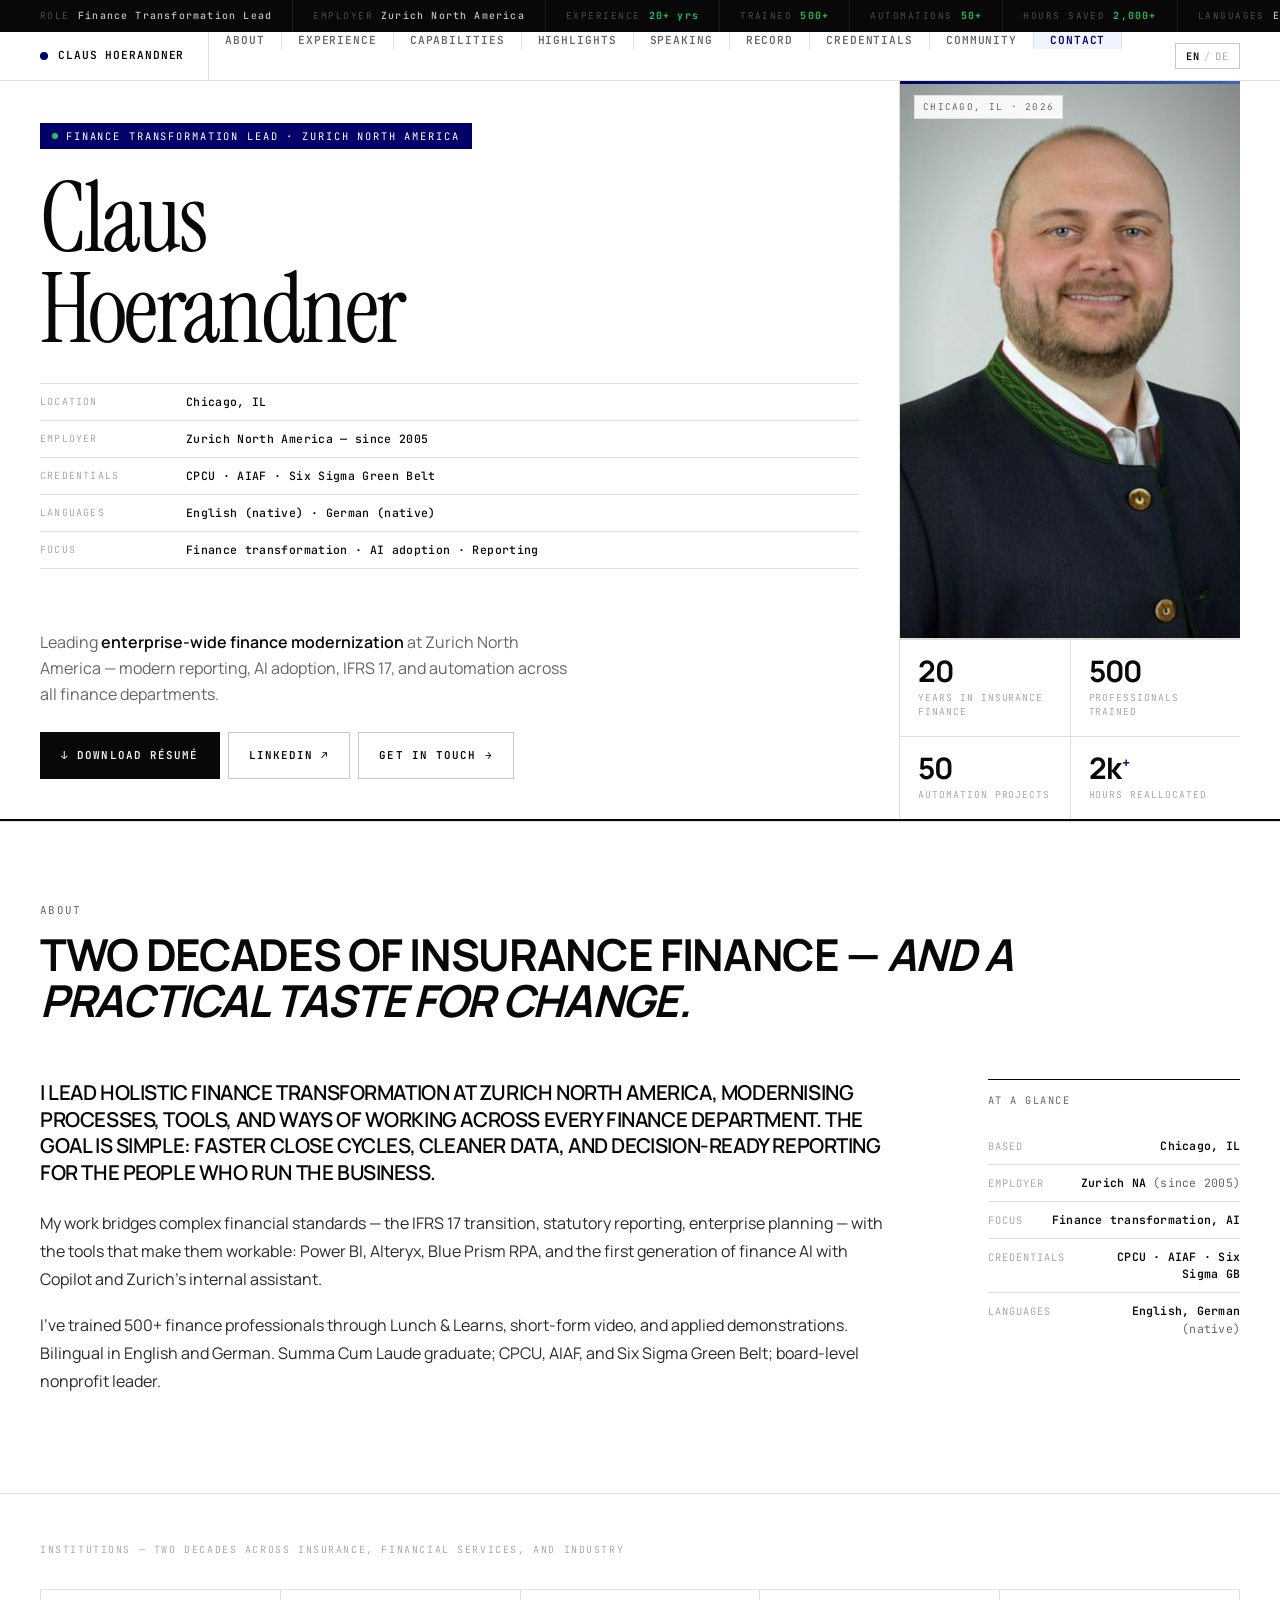
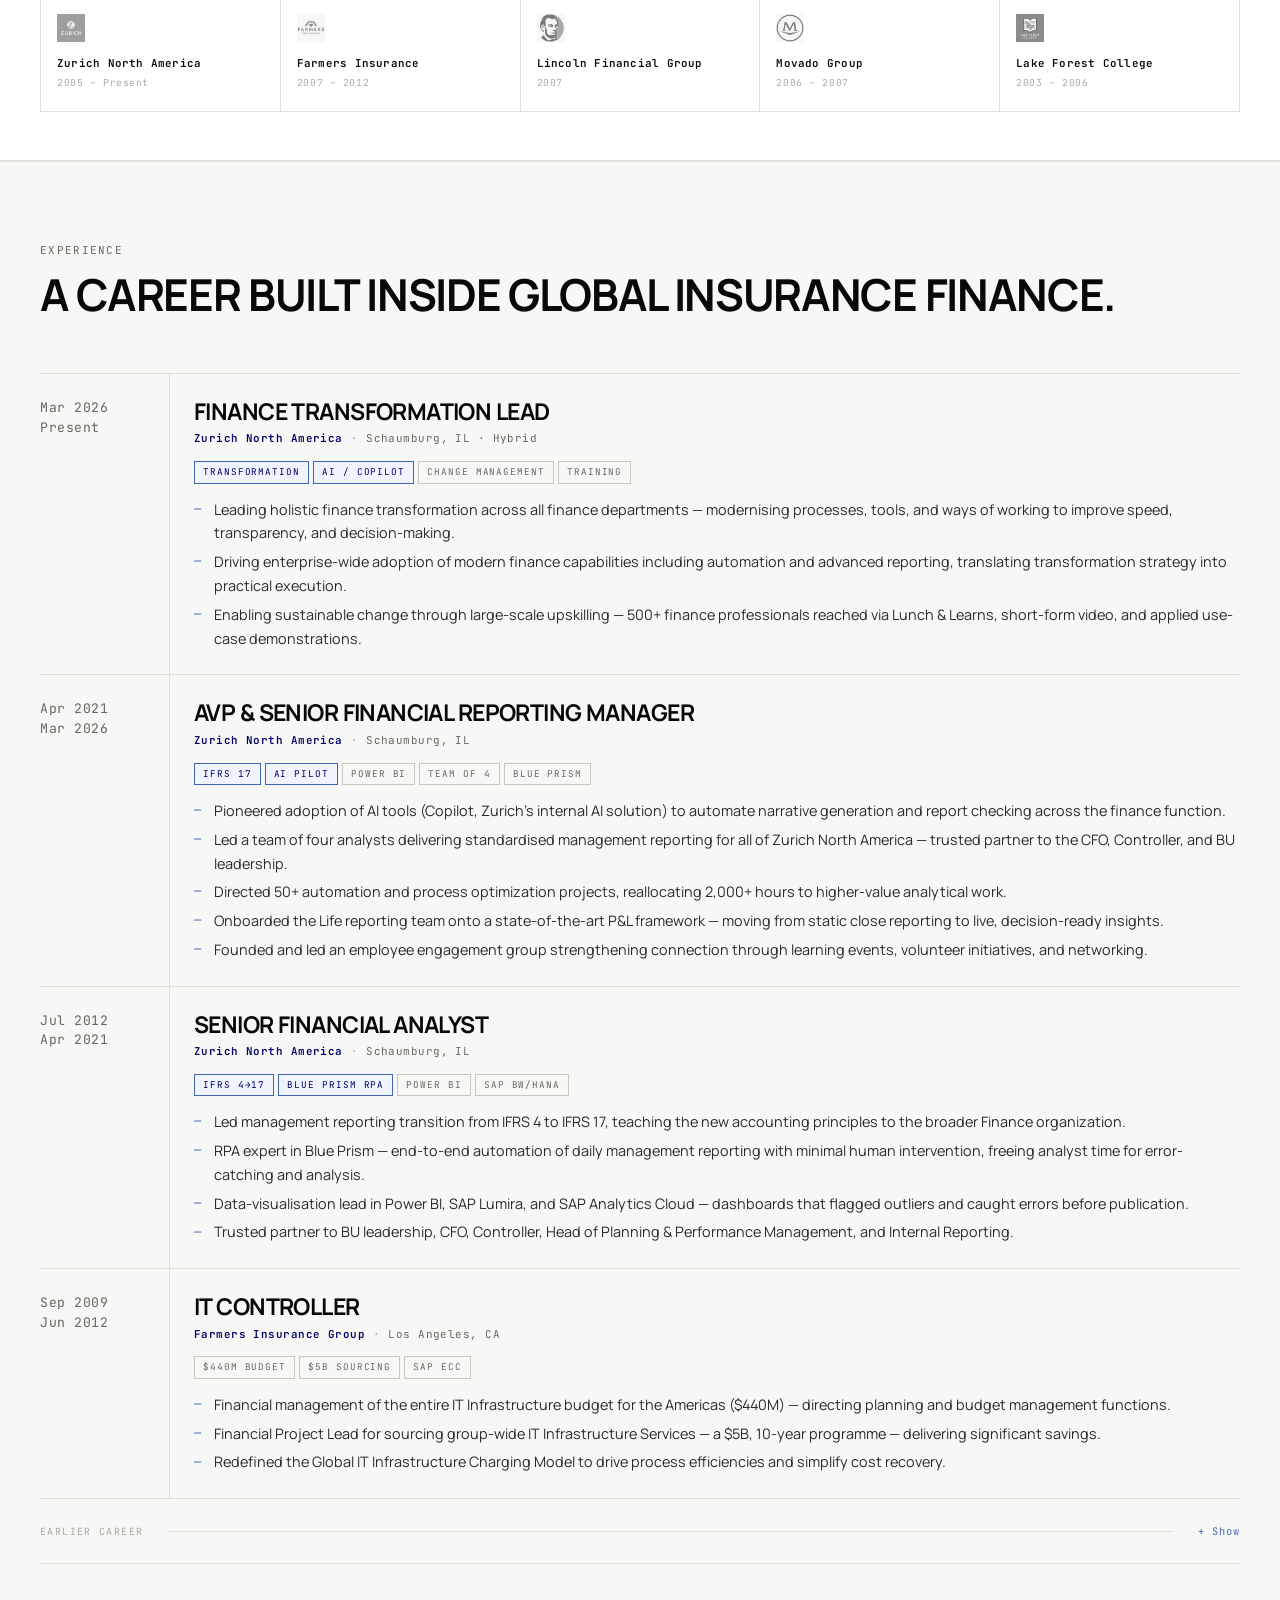
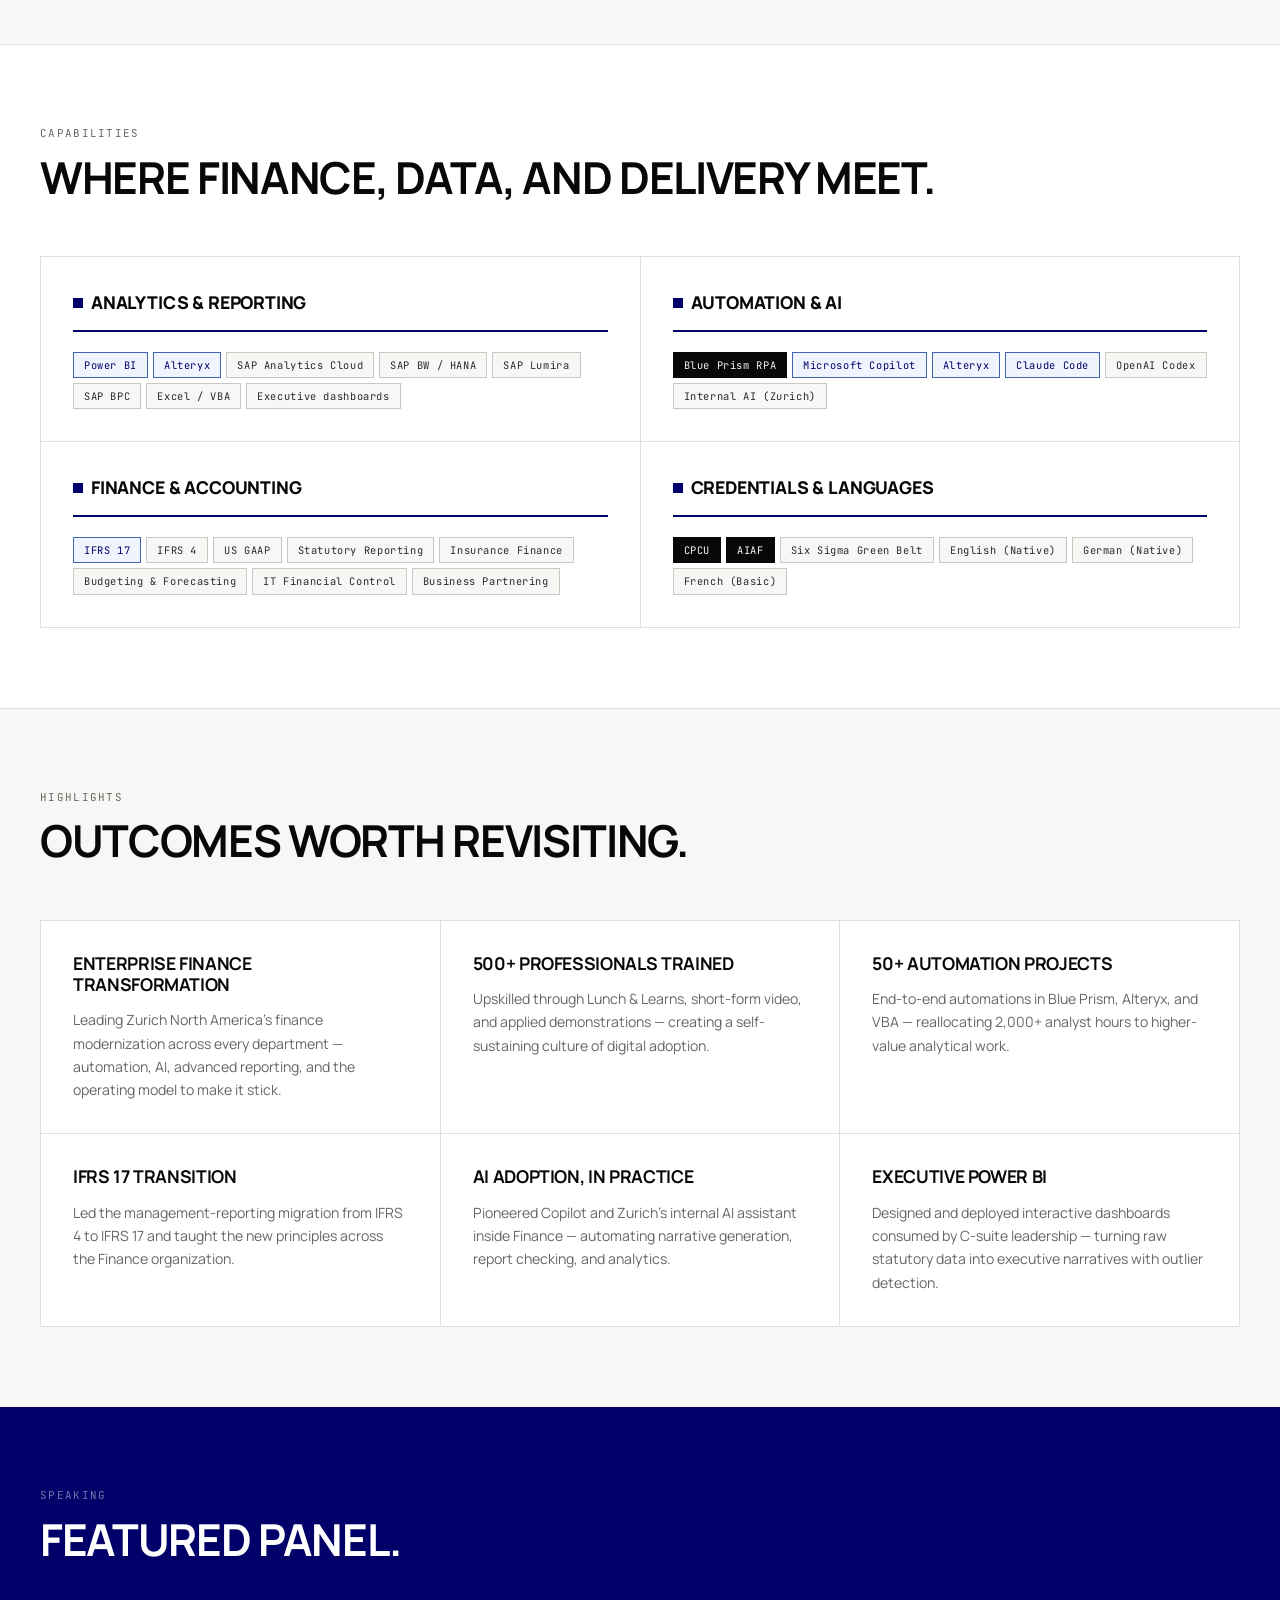
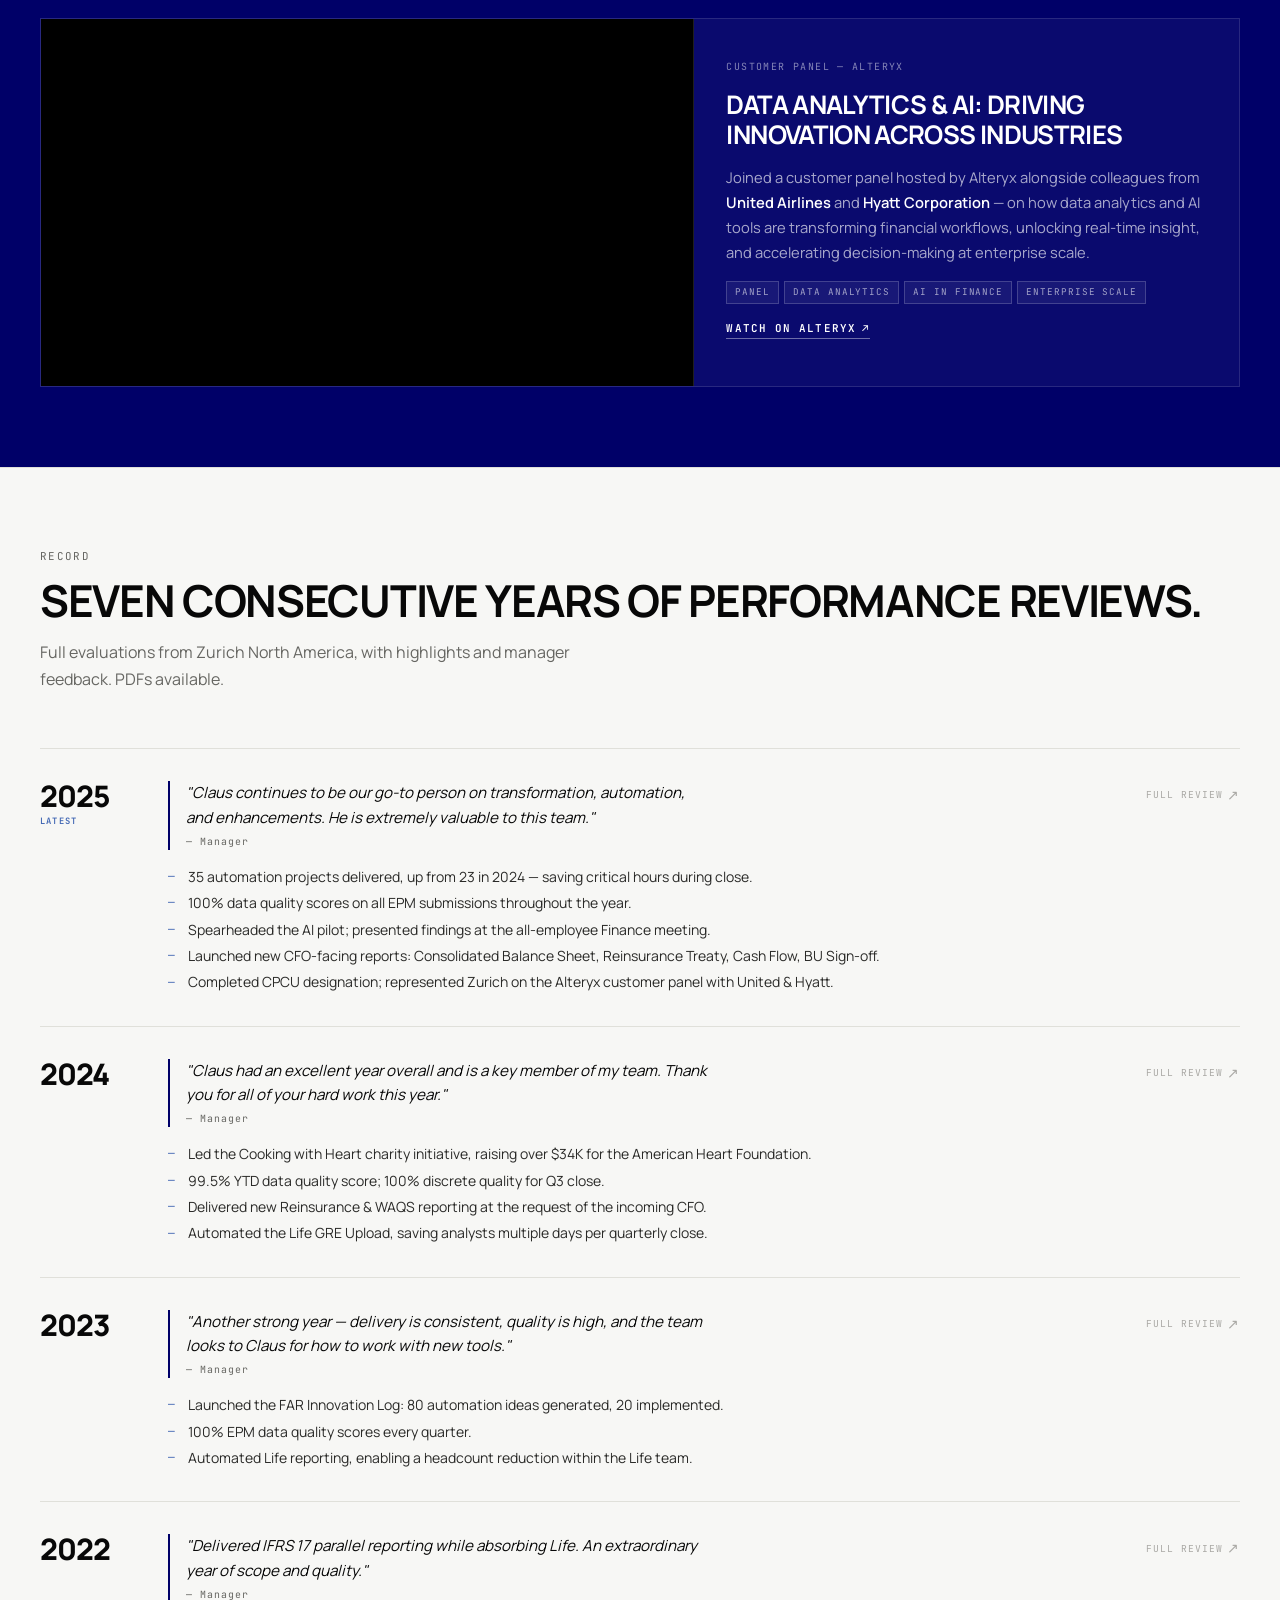
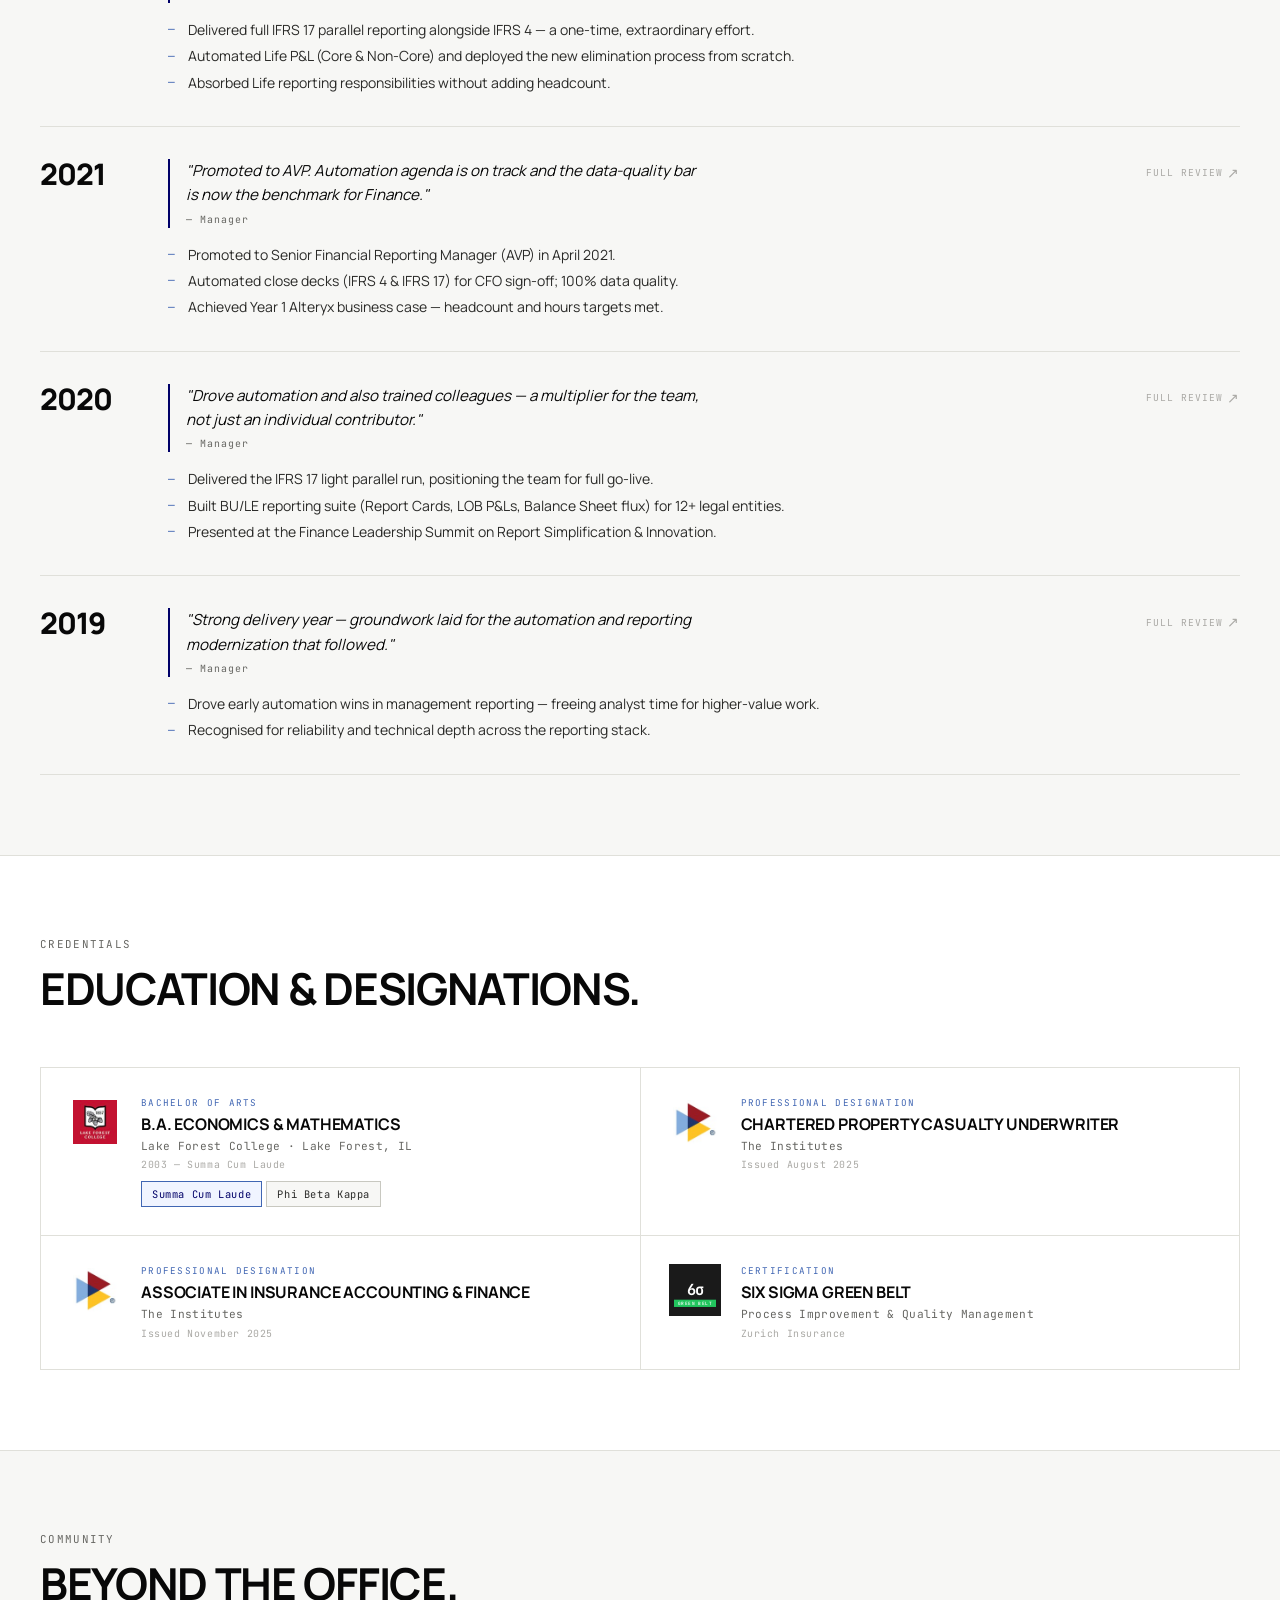
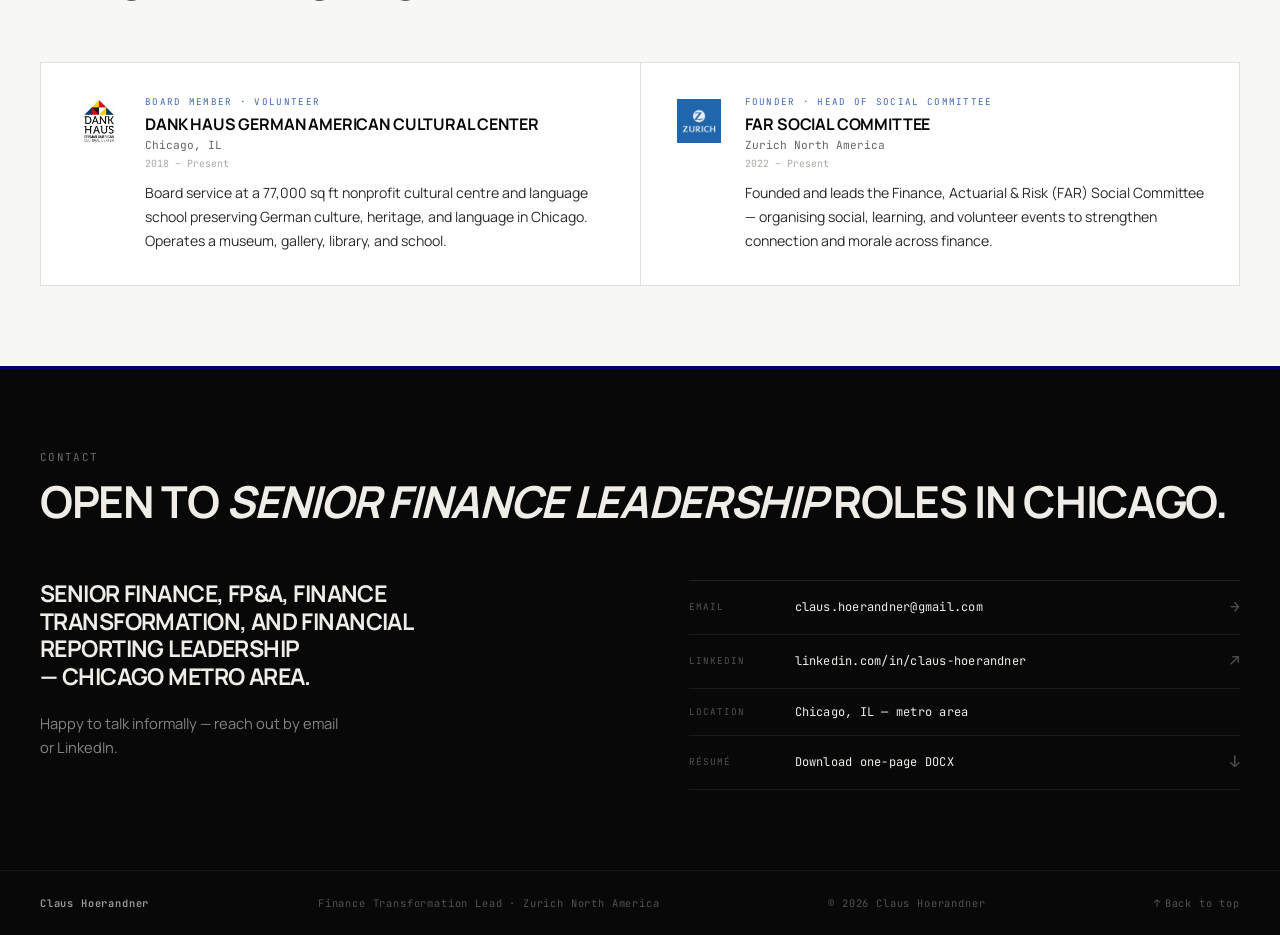
==== design_handoff_portfolio_site/index.html @ 1d77f724 "Skills: add Claude Code & OpenAI Codex to Automation & AI; remove Digital Transformation and Process" ====
<!DOCTYPE html>
<html lang="en">
<head>
<meta charset="UTF-8" />
<meta name="viewport" content="width=device-width, initial-scale=1.0" />
<title>Claus Hoerandner — Finance Transformation Lead</title>
<meta name="description" content="Claus Hoerandner — Finance Transformation Lead at Zurich North America. 20+ years in insurance finance: IFRS 17, automation, AI adoption, Power BI." />
<meta property="og:type" content="profile" />
<meta property="og:title" content="Claus Hoerandner — Finance Transformation Lead" />
<meta property="og:description" content="20+ years in insurance finance. Leading finance transformation at Zurich North America." />
<meta property="og:image" content="https://claus-hoerandner.netlify.app/Headshot2.jpg" />
<meta property="og:url" content="https://claus-hoerandner.netlify.app" />
<link rel="icon" type="image/svg+xml" href="data:image/svg+xml,<svg xmlns='http://www.w3.org/2000/svg' viewBox='0 0 32 32'><rect width='32' height='32' fill='%23000068'/><text x='50%25' y='54%25' dominant-baseline='central' text-anchor='middle' font-family='system-ui' font-weight='700' font-size='14' fill='%23ffffff'>CH</text></svg>" />
<link rel="preconnect" href="https://fonts.googleapis.com">
<link rel="preconnect" href="https://fonts.gstatic.com" crossorigin>
<link href="https://fonts.googleapis.com/css2?family=Instrument+Serif:ital@0;1&family=Manrope:wght@300;400;500;600;700;800&family=JetBrains+Mono:wght@400;500;600;700&display=swap" rel="stylesheet">
<link rel="stylesheet" href="styles.css" />
</head>
<body>

<!-- ============================================================
     TICKER BAR
============================================================ -->
<div class="ticker" aria-label="Profile summary" role="marquee">
  <div class="ticker__item">
    <span class="ticker__label">Role</span>
    <span class="ticker__value">Finance Transformation Lead</span>
  </div>
  <div class="ticker__item">
    <span class="ticker__label">Employer</span>
    <span class="ticker__value">Zurich North America</span>
  </div>
  <div class="ticker__item">
    <span class="ticker__label">Experience</span>
    <span class="ticker__value ticker__up">20+ yrs</span>
  </div>
  <div class="ticker__item">
    <span class="ticker__label">Trained</span>
    <span class="ticker__value ticker__up">500+</span>
  </div>
  <div class="ticker__item">
    <span class="ticker__label">Automations</span>
    <span class="ticker__value ticker__up">50+</span>
  </div>
  <div class="ticker__item">
    <span class="ticker__label">Hours saved</span>
    <span class="ticker__value ticker__up">2,000+</span>
  </div>
  <div class="ticker__item">
    <span class="ticker__label">Languages</span>
    <span class="ticker__value">EN · DE</span>
  </div>
  <div class="ticker__item">
    <span class="ticker__label">Status</span>
    <span class="ticker__value ticker__up">● Open to senior roles</span>
  </div>
</div>

<!-- ============================================================
     NAV
============================================================ -->
<nav class="nav" id="nav">
  <div class="shell nav__inner">
    <a href="#top" class="nav__brand">
      <span class="nav__brand-dot" aria-hidden="true"></span>
      Claus Hoerandner
    </a>
    <ul class="nav__links">
      <li><a href="#about"        data-i18n="nav-about">About</a></li>
      <li><a href="#experience"   data-i18n="nav-experience">Experience</a></li>
      <li><a href="#skills"       data-i18n="nav-skills">Capabilities</a></li>
      <li><a href="#achievements" data-i18n="nav-achievements">Highlights</a></li>
      <li><a href="#talk"         data-i18n="nav-talk">Speaking</a></li>
      <li><a href="#reviews"      data-i18n="nav-reviews">Record</a></li>
      <li><a href="#education"    data-i18n="nav-education">Credentials</a></li>
      <li><a href="#community"    data-i18n="nav-community">Community</a></li>
      <li><a href="#contact"      data-i18n="nav-contact">Contact</a></li>
    </ul>
    <div class="nav__right">
      <button id="langToggle" class="lang-toggle" aria-label="Toggle language">
        <span class="lang-toggle__opt lang-toggle__opt--active" data-l="en">EN</span>
        <span class="lang-toggle__sep">/</span>
        <span class="lang-toggle__opt" data-l="de">DE</span>
      </button>
      <button class="nav__menu-btn" aria-label="Menu" aria-expanded="false">
        <span></span><span></span><span></span>
      </button>
    </div>
  </div>
</nav>

<main id="top">

<!-- ============================================================
     HERO
============================================================ -->
<header class="hero" id="hero">
  <div class="shell">
    <div class="hero__grid">

      <!-- Main content -->
      <div class="hero__main">
        <div>
          <div class="hero__role-badge" data-i18n="hero-eyebrow">Finance Transformation Lead · Zurich North America</div>
          <h1 class="hero__name">Claus<br />Hoerandner</h1>
          <div class="hero__data-rows">
            <div class="hero__data-row">
              <span class="hero__data-k" data-i18n="hero-meta-location">Location</span>
              <span class="hero__data-v">Chicago, IL</span>
            </div>
            <div class="hero__data-row">
              <span class="hero__data-k">Employer</span>
              <span class="hero__data-v">Zurich North America — since 2005</span>
            </div>
            <div class="hero__data-row">
              <span class="hero__data-k">Credentials</span>
              <span class="hero__data-v">CPCU · AIAF · Six Sigma Green Belt</span>
            </div>
            <div class="hero__data-row">
              <span class="hero__data-k" data-i18n="hero-meta-languages">Languages</span>
              <span class="hero__data-v">English (native) · German (native)</span>
            </div>
            <div class="hero__data-row">
              <span class="hero__data-k">Focus</span>
              <span class="hero__data-v">Finance transformation · AI adoption · Reporting</span>
            </div>
          </div>
        </div>
        <div>
          <p class="hero__lede" data-i18n-html="hero-lede">
            Leading <strong>enterprise-wide finance modernization</strong> at Zurich North America — modern reporting, AI adoption, IFRS 17, and automation across all finance departments.
          </p>
          <div class="hero__actions">
            <a class="btn btn--primary" href="CLAUS HOERANDNER 1 page.docx" download>
              <span data-i18n="hero-btn-resume">↓ Download résumé</span>
            </a>
            <a class="btn btn--ghost" href="https://linkedin.com/in/claus-hoerandner" target="_blank" rel="noopener">
              <span data-i18n="hero-btn-linkedin">LinkedIn ↗</span>
            </a>
            <a class="btn btn--ghost" href="#contact">
              <span data-i18n="hero-btn-contact">Get in touch →</span>
            </a>
          </div>
        </div>
      </div>

      <div class="hero__divider" aria-hidden="true"></div>

      <!-- Portrait + KPIs -->
      <div class="hero__sidebar">
        <figure class="hero__portrait">
          <img src="Headshot2.jpg" alt="Claus Hoerandner — Finance Transformation Lead, Zurich North America" fetchpriority="high" />
          <div class="hero__portrait-tag">Chicago, IL · 2026</div>
        </figure>
        <div class="hero__kpis">
          <div class="hero__kpi">
            <div class="hero__kpi-num" data-target="20" data-suffix="">0<sup>+</sup></div>
            <div class="hero__kpi-label" data-i18n="hero-fact-1-label">Years in insurance finance</div>
          </div>
          <div class="hero__kpi">
            <div class="hero__kpi-num" data-target="500" data-suffix="">0<sup>+</sup></div>
            <div class="hero__kpi-label" data-i18n="hero-fact-2-label">Professionals trained</div>
          </div>
          <div class="hero__kpi">
            <div class="hero__kpi-num" data-target="50" data-suffix="">0<sup>+</sup></div>
            <div class="hero__kpi-label" data-i18n="hero-fact-3-label">Automation projects</div>
          </div>
          <div class="hero__kpi">
            <div class="hero__kpi-num">2k<sup>+</sup></div>
            <div class="hero__kpi-label" data-i18n="hero-fact-4-label">Hours reallocated</div>
          </div>
        </div>
      </div>

    </div>
  </div>
</header>

<!-- ============================================================
     ABOUT
============================================================ -->
<section class="section section--surface" id="about">
  <div class="shell">
    <div class="section-head reveal">
      <div>
        <span class="section-head__label" data-i18n="about-label">About</span>
        <h2 class="section-head__title" data-i18n-html="about-title">Two decades of insurance finance — <em>and a practical taste for change.</em></h2>
      </div>
    </div>
    <div class="about__grid">
      <div class="about__content reveal">
        <div class="about__text">
          <p data-i18n="about-p1">I lead holistic finance transformation at Zurich North America, modernising processes, tools, and ways of working across every finance department. The goal is simple: faster close cycles, cleaner data, and decision-ready reporting for the people who run the business.</p>
          <p data-i18n="about-p2">My work bridges complex financial standards — the IFRS 17 transition, statutory reporting, enterprise planning — with the tools that make them workable: Power BI, Alteryx, Blue Prism RPA, and the first generation of finance AI with Copilot and Zurich's internal assistant.</p>
          <p data-i18n="about-p3">I've trained 500+ finance professionals through Lunch & Learns, short-form video, and applied demonstrations. Bilingual in English and German. Summa Cum Laude graduate; CPCU, AIAF, and Six Sigma Green Belt; board-level nonprofit leader.</p>
        </div>
      </div>
      <div class="about__divider" aria-hidden="true"></div>
      <aside class="about__sidebar reveal" style="--delay:100ms">
        <div class="about__sidebar-head" data-i18n="about-facts-title">At a glance</div>
        <dl class="about__facts">
          <div class="about__fact">
            <dt class="about__fact__k" data-i18n="about-fact-base">Based</dt>
            <dd class="about__fact__v" data-i18n-html="about-fact-base-v">Chicago, IL</dd>
          </div>
          <div class="about__fact">
            <dt class="about__fact__k" data-i18n="about-fact-employer">Employer</dt>
            <dd class="about__fact__v" data-i18n-html="about-fact-employer-v">Zurich NA <em>(since 2005)</em></dd>
          </div>
          <div class="about__fact">
            <dt class="about__fact__k" data-i18n="about-fact-focus">Focus</dt>
            <dd class="about__fact__v" data-i18n-html="about-fact-focus-v">Finance transformation, AI</dd>
          </div>
          <div class="about__fact">
            <dt class="about__fact__k" data-i18n="about-fact-creds">Credentials</dt>
            <dd class="about__fact__v" data-i18n-html="about-fact-creds-v">CPCU · AIAF · Six Sigma GB</dd>
          </div>
          <div class="about__fact">
            <dt class="about__fact__k" data-i18n="about-fact-langs">Languages</dt>
            <dd class="about__fact__v" data-i18n-html="about-fact-langs-v">English, German <em>(native)</em></dd>
          </div>
        </dl>
      </aside>
    </div>
  </div>
</section>

<!-- ============================================================
     COMPANIES STRIP
============================================================ -->
<section class="companies">
  <div class="shell">
    <div class="companies__header reveal" data-i18n="companies-header">Institutions — two decades across insurance, financial services, and industry</div>
    <div class="companies__grid reveal" style="--delay:80ms">
      <div class="company-tile">
        <div class="company-tile__logo-box">
          <img src="logos/Work_Experience_image1.jpeg" alt="Zurich North America" class="company-tile__logo" />
        </div>
        <div class="company-tile__name">Zurich North America</div>
        <div class="company-tile__years" data-i18n="company-zurich-years">2005 – Present</div>
      </div>
      <div class="company-tile">
        <div class="company-tile__logo-box">
          <img src="logos/Work_Experience_image2.jpeg" alt="Farmers Insurance" class="company-tile__logo" />
        </div>
        <div class="company-tile__name">Farmers Insurance</div>
        <div class="company-tile__years">2007 – 2012</div>
      </div>
      <div class="company-tile">
        <div class="company-tile__logo-box">
          <img src="logos/Work_Experience_image3.jpeg" alt="Lincoln Financial Group" class="company-tile__logo" />
        </div>
        <div class="company-tile__name">Lincoln Financial Group</div>
        <div class="company-tile__years">2007</div>
      </div>
      <div class="company-tile">
        <div class="company-tile__logo-box">
          <img src="logos/Work_Experience_image4.jpeg" alt="Movado Group" class="company-tile__logo" />
        </div>
        <div class="company-tile__name">Movado Group</div>
        <div class="company-tile__years">2006 – 2007</div>
      </div>
      <div class="company-tile">
        <div class="company-tile__logo-box">
          <img src="logos/Work_Experience_image5.jpeg" alt="Lake Forest College" class="company-tile__logo" />
        </div>
        <div class="company-tile__name">Lake Forest College</div>
        <div class="company-tile__years">2003 – 2006</div>
      </div>
    </div>
  </div>
</section>

<!-- ============================================================
     EXPERIENCE
============================================================ -->
<section class="section section--alt" id="experience">
  <div class="shell">
    <div class="section-head reveal">
      <div>
        <span class="section-head__label" data-i18n="exp-label">Experience</span>
        <h2 class="section-head__title" data-i18n="exp-title">A career built inside global insurance finance.</h2>
      </div>
    </div>
    <div class="exp__list">

      <article class="exp__item reveal">
        <div class="exp__date">Mar 2026<br />Present</div>
        <div class="exp__body">
          <h3 class="exp__role" data-i18n="role-ftl">Finance Transformation Lead</h3>
          <div class="exp__company"><strong>Zurich North America</strong><span class="sep">·</span>Schaumburg, IL · Hybrid</div>
          <div class="exp__tags">
            <span class="tag tag--accent">Transformation</span>
            <span class="tag tag--accent">AI / Copilot</span>
            <span class="tag">Change management</span>
            <span class="tag">Training</span>
          </div>
          <ul class="exp__bullets">
            <li><span data-i18n="ftl-b1">Leading holistic finance transformation across all finance departments — modernising processes, tools, and ways of working to improve speed, transparency, and decision-making.</span></li>
            <li><span data-i18n="ftl-b2">Driving enterprise-wide adoption of modern finance capabilities including automation and advanced reporting, translating transformation strategy into practical execution.</span></li>
            <li><span data-i18n="ftl-b3">Enabling sustainable change through large-scale upskilling — 500+ finance professionals reached via Lunch & Learns, short-form video, and applied use-case demonstrations.</span></li>
          </ul>
        </div>
      </article>

      <article class="exp__item reveal">
        <div class="exp__date">Apr 2021<br />Mar 2026</div>
        <div class="exp__body">
          <h3 class="exp__role" data-i18n="role-avp">AVP & Senior Financial Reporting Manager</h3>
          <div class="exp__company"><strong>Zurich North America</strong><span class="sep">·</span>Schaumburg, IL</div>
          <div class="exp__tags">
            <span class="tag tag--accent">IFRS 17</span>
            <span class="tag tag--accent">AI pilot</span>
            <span class="tag">Power BI</span>
            <span class="tag">Team of 4</span>
            <span class="tag">Blue Prism</span>
          </div>
          <ul class="exp__bullets">
            <li><span data-i18n="avp-b1">Pioneered adoption of AI tools (Copilot, Zurich's internal AI solution) to automate narrative generation and report checking across the finance function.</span></li>
            <li><span data-i18n="avp-b2">Led a team of four analysts delivering standardised management reporting for all of Zurich North America — trusted partner to the CFO, Controller, and BU leadership.</span></li>
            <li><span data-i18n="avp-b3">Directed 50+ automation and process optimization projects, reallocating 2,000+ hours to higher-value analytical work.</span></li>
            <li><span data-i18n="avp-b4">Onboarded the Life reporting team onto a state-of-the-art P&L framework — moving from static close reporting to live, decision-ready insights.</span></li>
            <li><span data-i18n="avp-b5">Founded and led an employee engagement group strengthening connection through learning events, volunteer initiatives, and networking.</span></li>
          </ul>
        </div>
      </article>

      <article class="exp__item reveal">
        <div class="exp__date">Jul 2012<br />Apr 2021</div>
        <div class="exp__body">
          <h3 class="exp__role" data-i18n="role-sfa">Senior Financial Analyst</h3>
          <div class="exp__company"><strong>Zurich North America</strong><span class="sep">·</span>Schaumburg, IL</div>
          <div class="exp__tags">
            <span class="tag tag--accent">IFRS 4→17</span>
            <span class="tag tag--accent">Blue Prism RPA</span>
            <span class="tag">Power BI</span>
            <span class="tag">SAP BW/HANA</span>
          </div>
          <ul class="exp__bullets">
            <li><span data-i18n="sfa-b1">Led management reporting transition from IFRS 4 to IFRS 17, teaching the new accounting principles to the broader Finance organization.</span></li>
            <li><span data-i18n="sfa-b2">RPA expert in Blue Prism — end-to-end automation of daily management reporting with minimal human intervention, freeing analyst time for error-catching and analysis.</span></li>
            <li><span data-i18n="sfa-b3">Data-visualisation lead in Power BI, SAP Lumira, and SAP Analytics Cloud — dashboards that flagged outliers and caught errors before publication.</span></li>
            <li><span data-i18n="sfa-b4">Trusted partner to BU leadership, CFO, Controller, Head of Planning & Performance Management, and Internal Reporting.</span></li>
          </ul>
        </div>
      </article>

      <article class="exp__item reveal">
        <div class="exp__date">Sep 2009<br />Jun 2012</div>
        <div class="exp__body">
          <h3 class="exp__role" data-i18n="role-itc">IT Controller</h3>
          <div class="exp__company"><strong>Farmers Insurance Group</strong><span class="sep">·</span>Los Angeles, CA</div>
          <div class="exp__tags">
            <span class="tag">$440M budget</span>
            <span class="tag">$5B sourcing</span>
            <span class="tag">SAP ECC</span>
          </div>
          <ul class="exp__bullets">
            <li><span data-i18n="itc-b1">Financial management of the entire IT Infrastructure budget for the Americas ($440M) — directing planning and budget management functions.</span></li>
            <li><span data-i18n="itc-b2">Financial Project Lead for sourcing group-wide IT Infrastructure Services — a $5B, 10-year programme — delivering significant savings.</span></li>
            <li><span data-i18n="itc-b3">Redefined the Global IT Infrastructure Charging Model to drive process efficiencies and simplify cost recovery.</span></li>
          </ul>
        </div>
      </article>

      <div class="exp__era" id="earlier-toggle" role="button" tabindex="0" aria-expanded="false" aria-controls="earlier-career" style="cursor:pointer;user-select:none;">
        <span class="exp__era__label" data-i18n="era-earlier">Earlier career</span>
        <span class="exp__era__line"></span>
        <span class="exp__era__toggle" style="font-family:var(--font-mono);font-size:0.65rem;letter-spacing:0.1em;color:var(--blue-mid);white-space:nowrap;">+ Show</span>
      </div>

      <div id="earlier-career" style="overflow:hidden;max-height:0;transition:max-height 0.45s cubic-bezier(0.22,1,0.36,1);">

      <article class="exp__item exp__item--earlier reveal">
        <div class="exp__date">May 2007<br />Sep 2009</div>
        <div class="exp__body">
          <h3 class="exp__role" data-i18n="role-itfa">IT Financial Analyst</h3>
          <div class="exp__company"><strong>Farmers Insurance Group</strong><span class="sep">·</span>Los Angeles, CA</div>
          <ul class="exp__bullets">
            <li><span data-i18n="itfa-b1">Analysis for senior management on forecasting, profitability, and business planning (annual bottom-up and three-year top-down plans).</span></li>
            <li><span data-i18n="itfa-b2">Built a standard project report translating complex accounting standards into actionable reporting packages.</span></li>
          </ul>
        </div>
      </article>

      <article class="exp__item exp__item--earlier reveal">
        <div class="exp__date">Feb 2007<br />May 2007</div>
        <div class="exp__body">
          <h3 class="exp__role" data-i18n="role-ba">Benefit Analyst</h3>
          <div class="exp__company"><strong>Lincoln Financial Group</strong><span class="sep">·</span>Arlington Heights, IL</div>
          <ul class="exp__bullets">
            <li><span data-i18n="ba-b1">Developed and consulted on benefit budgets including employee and employer contributions.</span></li>
          </ul>
        </div>
      </article>

      <article class="exp__item exp__item--earlier reveal">
        <div class="exp__date">Jun 2005<br />Aug 2006</div>
        <div class="exp__body">
          <h3 class="exp__role" data-i18n="role-fap">Financial Analyst / Planner</h3>
          <div class="exp__company"><strong>Zurich North America</strong><span class="sep">·</span>Schaumburg, IL</div>
          <ul class="exp__bullets">
            <li><span data-i18n="fap-b1">Defined and oversaw the planning process for Zurich North America — built templates, verified inputs, and reconciled across BUs.</span></li>
            <li><span data-i18n="fap-b2">Introduced a new Market Basket structure and Line-of-Business results analysis to Business Units.</span></li>
          </ul>
        </div>
      </article>

      <article class="exp__item exp__item--earlier reveal">
        <div class="exp__date">Jun 2003<br />Aug 2004</div>
        <div class="exp__body">
          <h3 class="exp__role" data-i18n="role-ra">Research Assistant</h3>
          <div class="exp__company"><strong>Lake Forest College</strong><span class="sep">·</span>Lake Forest, IL</div>
          <ul class="exp__bullets">
            <li><span data-i18n="ra-b1">Economic research with Professor Rob Lemke; co-authored two peer-reviewed academic publications.</span></li>
          </ul>
        </div>
      </article>

      </div>

    </div>
  </div>
</section>

<!-- ============================================================
     SKILLS
============================================================ -->
<section class="section section--surface" id="skills">
  <div class="shell">
    <div class="section-head reveal">
      <div>
        <span class="section-head__label" data-i18n="skills-label">Capabilities</span>
        <h2 class="section-head__title" data-i18n="skills-title">Where finance, data, and delivery meet.</h2>
      </div>
    </div>
    <div class="skills__grid">
      <div class="skill-cat reveal">
        <h3 class="skill-cat__title" data-i18n="skill-cat-analytics">Analytics & Reporting</h3>
        <div class="skill-pills">
          <span class="pill pill--accent">Power BI</span>
          <span class="pill pill--accent">Alteryx</span>
          <span class="pill">SAP Analytics Cloud</span>
          <span class="pill">SAP BW / HANA</span>
          <span class="pill">SAP Lumira</span>
          <span class="pill">SAP BPC</span>
          <span class="pill">Excel / VBA</span>
          <span class="pill">Executive dashboards</span>
        </div>
      </div>
      <div class="skill-cat reveal" style="--delay:80ms">
        <h3 class="skill-cat__title" data-i18n="skill-cat-automation">Automation & AI</h3>
        <div class="skill-pills">
          <span class="pill pill--ink">Blue Prism RPA</span>
          <span class="pill pill--accent">Microsoft Copilot</span>
          <span class="pill pill--accent">Alteryx</span>
          <span class="pill pill--accent">Claude Code</span>
          <span class="pill">OpenAI Codex</span>
          <span class="pill">Internal AI (Zurich)</span>
        </div>
      </div>
      <div class="skill-cat reveal">

        <h3 class="skill-cat__title" data-i18n="skill-cat-finance">Finance & Accounting</h3>
        <div class="skill-pills">
          <span class="pill pill--accent">IFRS 17</span>
          <span class="pill">IFRS 4</span>
          <span class="pill">US GAAP</span>
          <span class="pill">Statutory Reporting</span>
          <span class="pill">Insurance Finance</span>
          <span class="pill" data-i18n="skill-budgeting">Budgeting & Forecasting</span>
          <span class="pill" data-i18n="skill-it-finance">IT Financial Control</span>
          <span class="pill" data-i18n="skill-business-part">Business Partnering</span>
        </div>
      </div>
      <div class="skill-cat reveal" style="--delay:80ms">
        <h3 class="skill-cat__title" data-i18n="skill-cat-certs">Credentials & Languages</h3>
        <div class="skill-pills">
          <span class="pill pill--ink">CPCU</span>
          <span class="pill pill--ink">AIAF</span>
          <span class="pill">Six Sigma Green Belt</span>
          <span class="pill" data-i18n="skill-en">English (Native)</span>
          <span class="pill" data-i18n="skill-de">German (Native)</span>
          <span class="pill" data-i18n="skill-fr">French (Basic)</span>
        </div>
      </div>
    </div>
  </div>
</section>

<!-- ============================================================
     ACHIEVEMENTS
============================================================ -->
<section class="section section--alt" id="achievements">
  <div class="shell">
    <div class="section-head reveal">
      <div>
        <span class="section-head__label" data-i18n="ach-label">Highlights</span>
        <h2 class="section-head__title" data-i18n="ach-title">Outcomes worth revisiting.</h2>
      </div>
    </div>
    <div class="ach__grid">
      <article class="ach-card reveal">
                <h3 class="ach-card__title" data-i18n="ach1-title">Enterprise Finance Transformation</h3>
        <p class="ach-card__desc" data-i18n="ach1-desc">Leading Zurich North America's finance modernization across every department — automation, AI, advanced reporting, and the operating model to make it stick.</p>
      </article>
      <article class="ach-card reveal" style="--delay:60ms">
                <h3 class="ach-card__title" data-i18n="ach2-title">500+ Professionals Trained</h3>
        <p class="ach-card__desc" data-i18n="ach2-desc">Upskilled through Lunch & Learns, short-form video, and applied demonstrations — creating a self-sustaining culture of digital adoption.</p>
      </article>
      <article class="ach-card reveal" style="--delay:120ms">
                <h3 class="ach-card__title" data-i18n="ach3-title">50+ Automation Projects</h3>
        <p class="ach-card__desc" data-i18n="ach3-desc">End-to-end automations in Blue Prism, Alteryx, and VBA — reallocating 2,000+ analyst hours to higher-value analytical work.</p>
      </article>
      <article class="ach-card reveal">
                <h3 class="ach-card__title" data-i18n="ach4-title">IFRS 17 Transition</h3>
        <p class="ach-card__desc" data-i18n="ach4-desc">Led the management-reporting migration from IFRS 4 to IFRS 17 and taught the new principles across the Finance organization.</p>
      </article>
      <article class="ach-card reveal" style="--delay:60ms">
                <h3 class="ach-card__title" data-i18n="ach5-title">AI Adoption, in Practice</h3>
        <p class="ach-card__desc" data-i18n="ach5-desc">Pioneered Copilot and Zurich's internal AI assistant inside Finance — automating narrative generation, report checking, and analytics.</p>
      </article>
      <article class="ach-card reveal" style="--delay:120ms">
                <h3 class="ach-card__title" data-i18n="ach6-title">Executive Power BI</h3>
        <p class="ach-card__desc" data-i18n="ach6-desc">Designed and deployed interactive dashboards consumed by C-suite leadership — turning raw statutory data into executive narratives with outlier detection.</p>
      </article>
    </div>
  </div>
</section>

<!-- ============================================================
     TALK
============================================================ -->
<section class="section section--talk" id="talk">
  <div class="shell">
    <div class="section-head reveal">
      <div>
        <span class="section-head__label" data-i18n="talk-label">Speaking</span>
        <h2 class="section-head__title" data-i18n="talk-title">Featured panel.</h2>
      </div>
    </div>
    <div class="talk reveal">
      <div class="talk__video">
        <iframe
          src="https://fast.wistia.net/embed/iframe/vokdrxev68?videoFoam=true"
          title="Alteryx Customer Panel — Claus Hoerandner"
          allowtransparency="true"
          allowfullscreen
          mozallowfullscreen
          webkitallowfullscreen
          loading="lazy"></iframe>
      </div>
      <div class="talk__content">
        <div class="talk__eyebrow" data-i18n="talk-eyebrow">Customer Panel — Alteryx</div>
        <h3 class="talk__title" data-i18n="talk-card-title">Data Analytics & AI: Driving Innovation Across Industries</h3>
        <p class="talk__desc" data-i18n-html="talk-desc">Joined a customer panel hosted by Alteryx alongside colleagues from <strong>United Airlines</strong> and <strong>Hyatt Corporation</strong> — on how data analytics and AI tools are transforming financial workflows, unlocking real-time insight, and accelerating decision-making at enterprise scale.</p>
        <div class="talk__tags">
          <span class="tag">Panel</span>
          <span class="tag">Data analytics</span>
          <span class="tag">AI in finance</span>
          <span class="tag">Enterprise scale</span>
        </div>
        <a class="talk__cta" href="https://alteryx.wistia.com/medias/vokdrxev68" target="_blank" rel="noopener">
          <span data-i18n="talk-cta">Watch on Alteryx</span> ↗
        </a>
      </div>
    </div>
  </div>
</section>

<!-- ============================================================
     REVIEWS
============================================================ -->
<section class="section section--alt" id="reviews">
  <div class="shell">
    <div class="section-head reveal">
      <div>
        <span class="section-head__label" data-i18n="rev-label">Record</span>
        <h2 class="section-head__title" data-i18n="rev-title">Seven consecutive years of performance reviews.</h2>
        <p class="section-head__lead" data-i18n="rev-lead">Full evaluations from Zurich North America, with highlights and manager feedback. PDFs available.</p>
      </div>
    </div>
    <div class="reviews__list">

      <article class="review reveal">
        <div class="review__year"><span>2025</span><span class="review__latest" data-i18n="rev-latest">Latest</span></div>
        <div class="review__body">
          <blockquote class="review__quote">
            <span data-i18n="rev2025-q">"Claus continues to be our go-to person on transformation, automation, and enhancements. He is extremely valuable to this team."</span>
            <footer data-i18n="rev-q-by">— Manager</footer>
          </blockquote>
          <ul class="review__highlights">
            <li><span data-i18n="rev2025-h1">35 automation projects delivered, up from 23 in 2024 — saving critical hours during close.</span></li>
            <li><span data-i18n="rev2025-h2">100% data quality scores on all EPM submissions throughout the year.</span></li>
            <li><span data-i18n="rev2025-h3">Spearheaded the AI pilot; presented findings at the all-employee Finance meeting.</span></li>
            <li><span data-i18n="rev2025-h4">Launched new CFO-facing reports: Consolidated Balance Sheet, Reinsurance Treaty, Cash Flow, BU Sign-off.</span></li>
            <li><span data-i18n="rev2025-h5">Completed CPCU designation; represented Zurich on the Alteryx customer panel with United & Hyatt.</span></li>
          </ul>
        </div>
        <a class="review__pdf" href="MyPerformance2025_-_Claus_Hoerandner-1134422.pdf" target="_blank" rel="noopener" data-i18n="rev-pdf">Full review</a>
      </article>

      <article class="review reveal">
        <div class="review__year"><span>2024</span></div>
        <div class="review__body">
          <blockquote class="review__quote">
            <span data-i18n="rev2024-q">"Claus had an excellent year overall and is a key member of my team. Thank you for all of your hard work this year."</span>
            <footer data-i18n="rev-q-by">— Manager</footer>
          </blockquote>
          <ul class="review__highlights">
            <li><span data-i18n="rev2024-h1">Led the Cooking with Heart charity initiative, raising over $34K for the American Heart Foundation.</span></li>
            <li><span data-i18n="rev2024-h2">99.5% YTD data quality score; 100% discrete quality for Q3 close.</span></li>
            <li><span data-i18n="rev2024-h3">Delivered new Reinsurance & WAQS reporting at the request of the incoming CFO.</span></li>
            <li><span data-i18n="rev2024-h4">Automated the Life GRE Upload, saving analysts multiple days per quarterly close.</span></li>
          </ul>
        </div>
        <a class="review__pdf" href="MyPerformance2024_-_Claus_Hoerandner-1015385.pdf" target="_blank" rel="noopener" data-i18n="rev-pdf">Full review</a>
      </article>

      <article class="review reveal">
        <div class="review__year"><span>2023</span></div>
        <div class="review__body">
          <blockquote class="review__quote">
            <span data-i18n="rev2023-q">"Another strong year — delivery is consistent, quality is high, and the team looks to Claus for how to work with new tools."</span>
            <footer data-i18n="rev-q-by">— Manager</footer>
          </blockquote>
          <ul class="review__highlights">
            <li><span data-i18n="rev2023-h1">Launched the FAR Innovation Log: 80 automation ideas generated, 20 implemented.</span></li>
            <li><span data-i18n="rev2023-h2">100% EPM data quality scores every quarter.</span></li>
            <li><span data-i18n="rev2023-h3">Automated Life reporting, enabling a headcount reduction within the Life team.</span></li>
          </ul>
        </div>
        <a class="review__pdf" href="MyPerformance2023_-_Claus_Hoerandner-911846.pdf" target="_blank" rel="noopener" data-i18n="rev-pdf">Full review</a>
      </article>

      <article class="review reveal">
        <div class="review__year"><span>2022</span></div>
        <div class="review__body">
          <blockquote class="review__quote">
            <span data-i18n="rev2022-q">"Delivered IFRS 17 parallel reporting while absorbing Life. An extraordinary year of scope and quality."</span>
            <footer data-i18n="rev-q-by">— Manager</footer>
          </blockquote>
          <ul class="review__highlights">
            <li><span data-i18n="rev2022-h1">Delivered full IFRS 17 parallel reporting alongside IFRS 4 — a one-time, extraordinary effort.</span></li>
            <li><span data-i18n="rev2022-h2">Automated Life P&L (Core & Non-Core) and deployed the new elimination process from scratch.</span></li>
            <li><span data-i18n="rev2022-h3">Absorbed Life reporting responsibilities without adding headcount.</span></li>
          </ul>
        </div>
        <a class="review__pdf" href="MyPerformance2022_-_Claus_Hoerandner-789512.pdf" target="_blank" rel="noopener" data-i18n="rev-pdf">Full review</a>
      </article>

      <article class="review reveal">
        <div class="review__year"><span>2021</span></div>
        <div class="review__body">
          <blockquote class="review__quote">
            <span data-i18n="rev2021-q">"Promoted to AVP. Automation agenda is on track and the data-quality bar is now the benchmark for Finance."</span>
            <footer data-i18n="rev-q-by">— Manager</footer>
          </blockquote>
          <ul class="review__highlights">
            <li><span data-i18n="rev2021-h1">Promoted to Senior Financial Reporting Manager (AVP) in April 2021.</span></li>
            <li><span data-i18n="rev2021-h2">Automated close decks (IFRS 4 & IFRS 17) for CFO sign-off; 100% data quality.</span></li>
            <li><span data-i18n="rev2021-h3">Achieved Year 1 Alteryx business case — headcount and hours targets met.</span></li>
          </ul>
        </div>
        <a class="review__pdf" href="MyPerformance2021_-_Claus_Hoerandner-646170.pdf" target="_blank" rel="noopener" data-i18n="rev-pdf">Full review</a>
      </article>

      <article class="review reveal">
        <div class="review__year"><span>2020</span></div>
        <div class="review__body">
          <blockquote class="review__quote">
            <span data-i18n="rev2020-q">"Drove automation and also trained colleagues — a multiplier for the team, not just an individual contributor."</span>
            <footer data-i18n="rev-q-by">— Manager</footer>
          </blockquote>
          <ul class="review__highlights">
            <li><span data-i18n="rev2020-h1">Delivered the IFRS 17 light parallel run, positioning the team for full go-live.</span></li>
            <li><span data-i18n="rev2020-h2">Built BU/LE reporting suite (Report Cards, LOB P&Ls, Balance Sheet flux) for 12+ legal entities.</span></li>
            <li><span data-i18n="rev2020-h4">Presented at the Finance Leadership Summit on Report Simplification & Innovation.</span></li>
          </ul>
        </div>
        <a class="review__pdf" href="MyPerformance2020_-_Claus_Hoerandner-505225.pdf" target="_blank" rel="noopener" data-i18n="rev-pdf">Full review</a>
      </article>

      <article class="review reveal">
        <div class="review__year"><span>2019</span></div>
        <div class="review__body">
          <blockquote class="review__quote">
            <span>"Strong delivery year — groundwork laid for the automation and reporting modernization that followed."</span>
            <footer data-i18n="rev-q-by">— Manager</footer>
          </blockquote>
          <ul class="review__highlights">
            <li><span>Drove early automation wins in management reporting — freeing analyst time for higher-value work.</span></li>
            <li><span>Recognised for reliability and technical depth across the reporting stack.</span></li>
          </ul>
        </div>
        <a class="review__pdf" href="MyPerformance2019_-_Claus_Hoerandner-436311.pdf" target="_blank" rel="noopener" data-i18n="rev-pdf">Full review</a>
      </article>

    </div>
  </div>
</section>

<!-- ============================================================
     EDUCATION
============================================================ -->
<section class="section section--surface" id="education">
  <div class="shell">
    <div class="section-head reveal">
      <div>
        <span class="section-head__label" data-i18n="edu-label">Credentials</span>
        <h2 class="section-head__title" data-i18n="edu-title">Education & designations.</h2>
      </div>
    </div>
    <div class="edu__grid">
      <article class="edu-card reveal">
        <div class="edu-card__icon" style="background:#fff;padding:4px;"><img src="logos/Work_Experience_image5.jpeg" alt="Lake Forest College" style="width:100%;height:100%;object-fit:contain;display:block;"/></div>
        <div>
          <div class="edu-card__type" data-i18n="edu-type-ba">Bachelor of Arts</div>
          <h3 class="edu-card__degree">B.A. Economics & Mathematics</h3>
          <div class="edu-card__school">Lake Forest College · Lake Forest, IL</div>
          <div class="edu-card__date">2003 — Summa Cum Laude</div>
          <div class="edu-card__honors">
            <span class="pill pill--accent">Summa Cum Laude</span>
            <span class="pill">Phi Beta Kappa</span>
          </div>
        </div>
      </article>
      <article class="edu-card reveal" style="--delay:80ms">
        <div class="edu-card__icon" style="background:#fff;padding:4px;"><img src="logos/Certifications_image1.jpeg" alt="The Institutes" style="width:100%;height:100%;object-fit:contain;display:block;"/></div>
        <div>
          <div class="edu-card__type" data-i18n="edu-type-pd">Professional Designation</div>
          <h3 class="edu-card__degree">Chartered Property Casualty Underwriter</h3>
          <div class="edu-card__school">The Institutes</div>
          <div class="edu-card__date" data-i18n="edu-date-cpcu">Issued August 2025</div>
        </div>
      </article>
      <article class="edu-card reveal">
        <div class="edu-card__icon" style="background:#fff;padding:4px;"><img src="logos/Certifications_image1.jpeg" alt="The Institutes" style="width:100%;height:100%;object-fit:contain;display:block;"/></div>
        <div>
          <div class="edu-card__type" data-i18n="edu-type-pd">Professional Designation</div>
          <h3 class="edu-card__degree">Associate in Insurance Accounting & Finance</h3>
          <div class="edu-card__school">The Institutes</div>
          <div class="edu-card__date" data-i18n="edu-date-aiaf">Issued November 2025</div>
        </div>
      </article>
      <article class="edu-card reveal" style="--delay:80ms">
        <div class="edu-card__icon" style="background:#1a1a1a;padding:5px;overflow:hidden;">
          <svg viewBox="0 0 52 52" xmlns="http://www.w3.org/2000/svg" style="width:100%;height:100%;display:block;">
            <rect width="52" height="52" fill="#1a1a1a"/>
            <rect y="38" width="52" height="9" fill="#22c55e"/>
            <text x="26" y="25" text-anchor="middle" dominant-baseline="central" font-family="JetBrains Mono,monospace" font-weight="700" font-size="19" fill="#ffffff" letter-spacing="-1">6σ</text>
            <text x="26" y="42.5" text-anchor="middle" dominant-baseline="central" font-family="JetBrains Mono,monospace" font-weight="600" font-size="5.5" fill="#fff" letter-spacing="0.5">GREEN BELT</text>
          </svg>
        </div>
        <div>
          <div class="edu-card__type" data-i18n="edu-type-cert">Certification</div>
          <h3 class="edu-card__degree">Six Sigma Green Belt</h3>
          <div class="edu-card__school" data-i18n="edu-sixsigma-school">Process Improvement & Quality Management</div>
          <div class="edu-card__date">Zurich Insurance</div>
        </div>
      </article>
    </div>
  </div>
</section>

<!-- ============================================================
     COMMUNITY
============================================================ -->
<section class="section section--alt" id="community">
  <div class="shell">
    <div class="section-head reveal">
      <div>
        <span class="section-head__label" data-i18n="comm-label">Community</span>
        <h2 class="section-head__title" data-i18n="comm-title">Beyond the office.</h2>
      </div>
    </div>
    <div class="comm__grid">
      <article class="comm-card reveal">
        <div class="comm-card__icon">
          <img src="logos/Board_member_image1.jpeg" alt="DANK Haus" onerror="this.parentElement.textContent='DH'" />
        </div>
        <div>
          <div class="comm-card__role" data-i18n="comm-dank-role">Board Member · Volunteer</div>
          <h3 class="comm-card__title">DANK Haus German American Cultural Center</h3>
          <div class="comm-card__org">Chicago, IL</div>
          <div class="comm-card__date">2018 – Present</div>
          <p class="comm-card__desc" data-i18n="comm-dank-desc">Board service at a 77,000 sq ft nonprofit cultural centre and language school preserving German culture, heritage, and language in Chicago. Operates a museum, gallery, library, and school.</p>
        </div>
      </article>
      <article class="comm-card reveal" style="--delay:100ms">
        <div class="comm-card__icon" style="background:#fff;padding:4px;"><img src="logos/Work_Experience_image1.jpeg" alt="Zurich North America" style="width:100%;height:100%;object-fit:contain;display:block;"/></div>
        <div>
          <div class="comm-card__role" data-i18n="comm-far-role">Founder · Head of Social Committee</div>
          <h3 class="comm-card__title">FAR Social Committee</h3>
          <div class="comm-card__org">Zurich North America</div>
          <div class="comm-card__date">2022 – Present</div>
          <p class="comm-card__desc" data-i18n="comm-far-desc">Founded and leads the Finance, Actuarial & Risk (FAR) Social Committee — organising social, learning, and volunteer events to strengthen connection and morale across finance.</p>
        </div>
      </article>
    </div>
  </div>
</section>

<!-- ============================================================
     CONTACT
============================================================ -->
<section class="section contact" id="contact">
  <div class="shell">
    <div class="section-head reveal">
      <div>
        <span class="section-head__label" data-i18n="contact-label">Contact</span>
        <h2 class="section-head__title" data-i18n-html="contact-title">Open to <em>senior finance leadership</em> roles in Chicago.</h2>
      </div>
    </div>
    <div class="contact__grid">
      <div class="contact__intro-col reveal">
        <p class="contact__intro" data-i18n="contact-intro">Senior finance, FP&A, finance transformation, and financial reporting leadership — Chicago metro area.</p>
        <p class="contact__sub" data-i18n="contact-intro-sub">Happy to talk informally — reach out by email or LinkedIn.</p>
      </div>
      <div class="contact__divider" aria-hidden="true"></div>
      <div class="contact__cards-col reveal" style="--delay:100ms">
        <div class="contact__cards">
          <a class="contact-card" href="mailto:claus.hoerandner@gmail.com">
            <span class="contact-card__label" data-i18n="contact-email-label">Email</span>
            <span class="contact-card__value">claus.hoerandner@gmail.com</span>
            <span class="contact-card__arrow">→</span>
          </a>
          <a class="contact-card" href="https://linkedin.com/in/claus-hoerandner" target="_blank" rel="noopener">
            <span class="contact-card__label" data-i18n="contact-linkedin-label">LinkedIn</span>
            <span class="contact-card__value" data-i18n="contact-linkedin-value">linkedin.com/in/claus-hoerandner</span>
            <span class="contact-card__arrow">↗</span>
          </a>
          <div class="contact-card">
            <span class="contact-card__label" data-i18n="contact-location-label">Location</span>
            <span class="contact-card__value" data-i18n="contact-location-value">Chicago, IL — metro area</span>
            <span class="contact-card__arrow"></span>
          </div>
          <a class="contact-card" href="CLAUS HOERANDNER 1 page.docx" download>
            <span class="contact-card__label" data-i18n="contact-resume-label">Résumé</span>
            <span class="contact-card__value" data-i18n="contact-resume-value">Download one-page DOCX</span>
            <span class="contact-card__arrow">↓</span>
          </a>
        </div>
      </div>
    </div>
  </div>
</section>

<!-- ============================================================
     FOOTER
============================================================ -->
<footer class="footer" id="footer">
  <div class="shell footer__inner">
    <span class="footer__name">Claus Hoerandner</span>
    <span data-i18n="footer-role">Finance Transformation Lead · Zurich North America</span>
    <span data-i18n="footer-copy">© 2026 Claus Hoerandner</span>
    <a href="#top" class="footer__back">↑ <span data-i18n="footer-back">Back to top</span></a>
  </div>
</footer>

</main>

<script src="i18n.js"></script>
<script src="main.js"></script>
<script>
// Earlier career toggle
(function() {
  var btn = document.getElementById('earlier-toggle');
  var panel = document.getElementById('earlier-career');
  if (!btn || !panel) return;

  // Measure full height for smooth animation
  function openPanel() {
    panel.style.maxHeight = panel.scrollHeight + 'px';
    btn.setAttribute('aria-expanded', 'true');
    btn.querySelector('.exp__era__toggle').textContent = '- Hide';
  }
  function closePanel() {
    panel.style.maxHeight = '0';
    btn.setAttribute('aria-expanded', 'false');
    btn.querySelector('.exp__era__toggle').textContent = '+ Show';
  }

  btn.addEventListener('click', function() {
    var expanded = btn.getAttribute('aria-expanded') === 'true';
    if (expanded) { closePanel(); } else { openPanel(); }
  });
  btn.addEventListener('keydown', function(e) {
    if (e.key === 'Enter' || e.key === ' ') { e.preventDefault(); btn.click(); }
  });
})();
</script>
</body>
</html>
---- design_handoff_portfolio_site/styles.css ----
/* ============================================================
   CLAUS HOERANDNER — VARIATION F
   Ultra-modern finance. Bloomberg-meets-Swiss-bank.
   Syne display · JetBrains Mono data · Outfit body
   Palette: crisp white · near-black · Zurich #000068 · #4066B3
============================================================ */

@import url('https://fonts.googleapis.com/css2?family=Syne:wght@400;500;600;700;800&family=Outfit:wght@300;400;500;600&family=JetBrains+Mono:wght@400;500;600&display=swap');

:root {
  /* Core palette */
  --bg:         #f7f7f5;
  --surface:    #ffffff;
  --ink:        #080808;
  --ink-2:      #2a2a28;
  --muted:      #666662;
  --muted-2:    #aaa9a5;
  --line:       #e0e0da;
  --line-strong:#c8c8c0;

  /* Zurich brand blues */
  --blue-deep:  #000068;
  --blue-mid:   #4066B3;
  --blue-light: #f0f4ff;
  --blue-soft:  #e8eeff;

  /* Ticker bar */
  --ticker-bg:  #080808;
  --up:         #22c55e;

  /* Type */
  --font-display: 'Manrope', 'Helvetica Neue', sans-serif;
  --font-body:    'Manrope', 'Helvetica Neue', sans-serif;
  --font-serif:   'Instrument Serif', 'Times New Roman', serif;
  --font-mono:    'JetBrains Mono', 'SFMono-Regular', Menlo, monospace;

  /* Layout */
  --shell-max:  1280px;
  --shell-pad:  2.5rem;
  --section-y:  5rem;
  --radius:     0px;
  --ease:       cubic-bezier(0.22, 1, 0.36, 1);
}

/* ============================================================
   RESET / BASE
============================================================ */
*, *::before, *::after { box-sizing: border-box; margin: 0; padding: 0; }
html {
  scroll-behavior: smooth;
  font-size: 16px;
  -webkit-font-smoothing: antialiased;
  text-rendering: optimizeLegibility;
}
body {
  font-family: var(--font-body);
  background: var(--bg);
  color: var(--ink);
  line-height: 1.55;
  overflow-x: hidden;
}
a { color: inherit; text-decoration: none; }
ul { list-style: none; }
img { display: block; max-width: 100%; }
button { font: inherit; cursor: pointer; background: none; border: none; color: inherit; }
::selection { background: var(--blue-deep); color: #fff; }
::-webkit-scrollbar { width: 8px; }
::-webkit-scrollbar-track { background: var(--bg); }
::-webkit-scrollbar-thumb { background: var(--line-strong); }
::-webkit-scrollbar-thumb:hover { background: var(--muted-2); }

/* ============================================================
   LAYOUT
============================================================ */
.shell {
  max-width: var(--shell-max);
  margin-inline: auto;
  padding-inline: var(--shell-pad);
}
.section {
  padding-block: var(--section-y);
  border-top: 1px solid var(--line);
}
.section--alt { background: var(--bg); }
.section--surface { background: var(--surface); }
.section--dark {
  background: var(--ink);
  color: #f0ede8;
  border-top-color: rgba(255,255,255,0.06);
}

/* Reveal */
@media (prefers-reduced-motion: no-preference) {
  .reveal {
    opacity: 0;
    transform: translateY(12px);
    transition: opacity 0.6s var(--ease), transform 0.6s var(--ease);
    transition-delay: var(--delay, 0ms);
  }
  .reveal.revealed { opacity: 1; transform: translateY(0); }
}

/* Section head */
.section-head {
  display: block;
  margin-bottom: 3.5rem;
}
.section-head__num { display: none; }
.section-head__label {
  font-family: var(--font-mono);
  font-size: 0.68rem;
  letter-spacing: 0.12em;
  text-transform: uppercase;
  color: var(--muted);
  display: block;
  margin-bottom: 0.75rem;
}
.section--dark .section-head__label { color: rgba(255,255,255,0.4); }
.section-head__title {
  font-family: var(--font-display);
  font-size: clamp(1.75rem, 3.5vw, 2.75rem);
  font-weight: 700;
  line-height: 1.05;
  letter-spacing: -0.03em;
  text-transform: uppercase;
  color: var(--ink);
}
.section--dark .section-head__title { color: #f0ede8; }
.section-head__lead {
  margin-top: 1rem;
  font-size: 1rem;
  line-height: 1.65;
  color: var(--muted);
  max-width: 56ch;
  font-family: var(--font-body);
}
.section--dark .section-head__lead { color: rgba(255,255,255,0.5); }

@media (max-width: 768px) {
  .section-head { margin-bottom: 2.5rem; }
}

/* ============================================================
   TICKER BAR
============================================================ */
.ticker {
  background: var(--ticker-bg);
  color: rgba(255,255,255,0.45);
  font-family: var(--font-mono);
  font-size: 0.62rem;
  letter-spacing: 0.12em;
  padding: 0 var(--shell-pad);
  display: flex;
  gap: 0;
  align-items: center;
  overflow: hidden;
  white-space: nowrap;
  height: 32px;
}
.ticker__item {
  display: flex;
  align-items: center;
  gap: 8px;
  padding: 0 20px;
  border-right: 1px solid rgba(255,255,255,0.08);
  height: 100%;
}
.ticker__item:first-child { padding-left: 0; }
.ticker__label { color: rgba(255,255,255,0.28); text-transform: uppercase; font-size: 0.58rem; letter-spacing: 0.16em; }
.ticker__value { color: rgba(255,255,255,0.75); font-weight: 500; }
.ticker__up { color: var(--up); font-weight: 600; }

/* ============================================================
   NAVBAR
============================================================ */
.nav {
  position: sticky;
  top: 0;
  z-index: 1000;
  background: rgba(255,255,255,0.96);
  backdrop-filter: blur(12px);
  -webkit-backdrop-filter: blur(12px);
  border-bottom: 1px solid var(--line);
  transition: border-color 0.2s;
}
.nav__inner {
  display: flex;
  align-items: stretch;
  gap: 0;
  height: 48px;
}
.nav__brand {
  display: flex;
  align-items: center;
  gap: 10px;
  padding: 0 24px 0 0;
  font-family: var(--font-mono);
  font-size: 0.7rem;
  font-weight: 600;
  letter-spacing: 0.08em;
  text-transform: uppercase;
  color: var(--ink);
  border-right: 1px solid var(--line);
  white-space: nowrap;
}
.nav__brand-dot {
  width: 8px; height: 8px;
  border-radius: 50%;
  background: var(--blue-deep);
  flex-shrink: 0;
}
.nav__links {
  display: flex;
  align-items: stretch;
  flex: 1;
}
.nav__links a {
  display: flex;
  align-items: center;
  padding: 0 16px;
  font-family: var(--font-mono);
  font-size: 0.7rem;
  font-weight: 600;
  letter-spacing: 0.08em;
  text-transform: uppercase;
  color: var(--muted);
  border-right: 1px solid var(--line);
  transition: color 0.15s, background 0.15s;
  white-space: nowrap;
}
.nav__links a:hover,
.nav__links a.active {
  color: var(--blue-deep);
  background: var(--blue-light);
}
.nav__right {
  display: flex;
  align-items: center;
  padding-left: 16px;
  gap: 10px;
}
.lang-toggle {
  display: inline-flex;
  align-items: center;
  gap: 4px;
  padding: 4px 10px;
  border: 1px solid var(--line-strong);
  font-family: var(--font-mono);
  font-size: 0.65rem;
  letter-spacing: 0.1em;
  color: var(--muted);
  background: transparent;
  transition: border-color 0.15s, color 0.15s;
  cursor: pointer;
}
.lang-toggle:hover { border-color: var(--ink); color: var(--ink); }
.lang-toggle__opt { color: var(--muted-2); transition: color 0.15s; }
.lang-toggle__opt--active { color: var(--ink); font-weight: 600; }
.lang-toggle__sep { color: var(--line-strong); }
.nav__menu-btn {
  display: none;
  flex-direction: column;
  gap: 4px;
  padding: 6px;
  margin-left: 8px;
}
.nav__menu-btn span {
  display: block;
  width: 18px; height: 1.5px;
  background: var(--ink);
  transition: transform 0.2s var(--ease), opacity 0.15s;
}

@media (max-width: 960px) {
  .nav__links {
    display: none;
    position: absolute;
    top: 100%; left: 0; right: 0;
    flex-direction: column;
    background: var(--surface);
    border-bottom: 1px solid var(--line);
    padding: 0;
  }
  .nav--open .nav__links { display: flex; }
  .nav__links a {
    border-right: none;
    border-bottom: 1px solid var(--line);
    padding: 14px var(--shell-pad);
    font-size: 0.78rem;
  }
  .nav__menu-btn { display: flex; }
  .nav--open .nav__menu-btn span:nth-child(1) { transform: translateY(5.5px) rotate(45deg); }
  .nav--open .nav__menu-btn span:nth-child(2) { opacity: 0; }
  .nav--open .nav__menu-btn span:nth-child(3) { transform: translateY(-5.5px) rotate(-45deg); }
}

/* ============================================================
   HERO
============================================================ */
.hero {
  background: var(--surface);
  border-bottom: 2px solid var(--ink);
}
.hero__grid {
  display: grid;
  grid-template-columns: 1fr 1px 340px;
  gap: 0;
  align-items: stretch;
  min-height: 540px;
}
.hero__main {
  padding: 40px var(--shell-pad) 40px 0;
  display: flex;
  flex-direction: column;
  justify-content: space-between;
  gap: 32px;
}
.hero__divider { background: var(--line); flex-shrink: 0; }
.hero__sidebar {
  display: flex;
  flex-direction: column;
}

/* Role badge */
.hero__role-badge {
  display: inline-flex;
  align-items: center;
  gap: 8px;
  font-family: var(--font-mono);
  font-size: 0.65rem;
  letter-spacing: 0.18em;
  text-transform: uppercase;
  color: #fff;
  background: var(--blue-deep);
  padding: 5px 12px;
  margin-bottom: 24px;
  align-self: flex-start;
}
.hero__role-badge::before {
  content: '';
  display: inline-block;
  width: 6px; height: 6px;
  border-radius: 50%;
  background: var(--up);
}

/* Name */
.hero__name {
  font-family: var(--font-serif);
  font-size: clamp(3.5rem, 7.5vw, 6.5rem);
  font-weight: 400;
  line-height: 0.95;
  letter-spacing: -0.025em;
  text-transform: none;
  color: var(--ink);
  margin-bottom: 28px;
}
.hero__name em,
.hero__name i { font-style: italic; font-weight: 400; }

/* Data rows */
.hero__data-rows {
  border-top: 1px solid var(--line);
  margin-bottom: 28px;
}
.hero__data-row {
  display: grid;
  grid-template-columns: 130px 1fr;
  gap: 16px;
  padding: 9px 0;
  border-bottom: 1px solid var(--line);
}
.hero__data-k {
  font-family: var(--font-mono);
  font-size: 0.62rem;
  letter-spacing: 0.12em;
  text-transform: uppercase;
  color: var(--muted-2);
  padding-top: 1px;
}
.hero__data-v {
  font-family: var(--font-mono);
  font-size: 0.72rem;
  letter-spacing: 0.03em;
  color: var(--ink);
  font-weight: 500;
}

/* Lede */
.hero__lede {
  font-family: var(--font-body);
  font-size: 1rem;
  line-height: 1.65;
  color: var(--muted);
  max-width: 54ch;
  margin-bottom: 24px;
  text-wrap: pretty;
}
.hero__lede strong { color: var(--ink); font-weight: 600; }

/* Actions */
.btn {
  display: inline-flex;
  align-items: center;
  gap: 6px;
  padding: 14px 20px;
  min-height: 44px;
  font-family: var(--font-mono);
  font-size: 0.68rem;
  font-weight: 600;
  letter-spacing: 0.1em;
  text-transform: uppercase;
  border: 1px solid transparent;
  transition: background 0.15s, color 0.15s, border-color 0.15s;
  cursor: pointer;
  white-space: nowrap;
}
.btn--primary {
  background: var(--ink);
  color: var(--bg);
  border-color: var(--ink);
}
.btn--primary:hover {
  background: var(--blue-deep);
  border-color: var(--blue-deep);
}
.btn--ghost {
  background: transparent;
  color: var(--ink);
  border-color: var(--line-strong);
}
.btn--ghost:hover {
  border-color: var(--ink);
  background: var(--bg);
}
.hero__actions { display: flex; flex-wrap: wrap; gap: 8px; }

/* Portrait */
.hero__portrait {
  flex: 1;
  overflow: hidden;
  position: relative;
  background: var(--bg);
  border-bottom: 1px solid var(--line);
  min-height: 340px;
}
.hero__portrait::before {
  content: '';
  position: absolute;
  top: 0; left: 0; right: 0;
  height: 3px;
  background: linear-gradient(90deg, var(--blue-deep), var(--blue-mid));
  z-index: 2;
}
.hero__portrait img {
  width: 100%; height: 100%;
  object-fit: cover;
  object-position: top center;
  filter: contrast(1.08) brightness(1.02) saturate(1.05);
  display: block;
}
.hero__portrait::after {
  content: '';
  position: absolute;
  inset: 0;
  background: radial-gradient(ellipse at center, transparent 55%, rgba(8,8,8,0.28) 100%);
  pointer-events: none;
  z-index: 1;
}
.hero__portrait-tag {
  position: absolute;
  top: 14px; left: 14px;
  background: rgba(255,255,255,0.9);
  border: 1px solid var(--line);
  font-family: var(--font-mono);
  font-size: 0.58rem;
  letter-spacing: 0.14em;
  text-transform: uppercase;
  padding: 4px 8px;
  color: var(--muted);
  backdrop-filter: blur(4px);
  z-index: 2;
}

/* KPI grid */
.hero__kpis {
  display: grid;
  grid-template-columns: 1fr 1fr;
  gap: 1px;
  background: var(--line);
  border-top: 1px solid var(--line);
}
.hero__kpi {
  background: var(--surface);
  padding: 16px 18px;
}
.hero__kpi-num {
  font-family: var(--font-display);
  font-size: 1.85rem;
  font-weight: 700;
  color: var(--ink);
  line-height: 1;
  letter-spacing: -0.03em;
}
.hero__kpi-num sup {
  font-size: 0.9rem;
  color: var(--blue-deep);
  font-weight: 700;
  vertical-align: super;
  margin-left: 1px;
}
.hero__kpi-label {
  font-family: var(--font-mono);
  font-size: 0.6rem;
  letter-spacing: 0.1em;
  text-transform: uppercase;
  color: var(--muted-2);
  margin-top: 5px;
}

@media (max-width: 900px) {
  .hero__grid { grid-template-columns: 1fr; }
  .hero__divider { display: none; }
  .hero__main { padding: 32px var(--shell-pad); }
  .hero__sidebar { border-top: 1px solid var(--line); }
  .hero__portrait { min-height: 280px; max-height: 320px; }
}

/* ============================================================
   ABOUT
============================================================ */
.about__grid {
  display: grid;
  grid-template-columns: 1fr 1px 300px;
  gap: 0;
  align-items: start;
}
.about__content { padding-right: 3rem; }
.about__divider { background: var(--line); }
.about__sidebar { padding-left: 3rem; }

.about__text p {
  font-size: 1rem;
  line-height: 1.75;
  color: var(--ink-2);
  margin-bottom: 1.1rem;
  text-wrap: pretty;
}
.about__text p:first-child {
  font-family: var(--font-display);
  font-size: clamp(1.15rem, 1.6vw, 1.4rem);
  font-weight: 600;
  letter-spacing: -0.02em;
  text-transform: uppercase;
  line-height: 1.3;
  color: var(--ink);
  margin-bottom: 1.5rem;
}

.about__sidebar-head {
  font-family: var(--font-mono);
  font-size: 0.65rem;
  letter-spacing: 0.14em;
  text-transform: uppercase;
  color: var(--muted);
  border-top: 1px solid var(--ink);
  padding-top: 0.75rem;
  margin-bottom: 1.25rem;
}
.about__facts { display: flex; flex-direction: column; gap: 0; }
.about__fact {
  display: grid;
  grid-template-columns: 1fr auto;
  gap: 1rem;
  padding: 9px 0;
  border-bottom: 1px solid var(--line);
  align-items: baseline;
}
.about__fact:last-child { border-bottom: 0; }
.about__fact__k {
  font-family: var(--font-mono);
  font-size: 0.65rem;
  letter-spacing: 0.1em;
  text-transform: uppercase;
  color: var(--muted-2);
}
.about__fact__v {
  font-family: var(--font-mono);
  font-size: 0.72rem;
  color: var(--ink);
  font-weight: 600;
  text-align: right;
  letter-spacing: 0.02em;
}
.about__fact__v em { font-style: normal; color: var(--muted); font-weight: 400; }

@media (max-width: 900px) {
  .about__grid { grid-template-columns: 1fr; gap: 2.5rem; }
  .about__divider { display: none; }
  .about__content { padding-right: 0; }
  .about__sidebar { padding-left: 0; border-top: 1px solid var(--line); padding-top: 2rem; }
}

/* ============================================================
   COMPANIES STRIP
============================================================ */
.companies {
  border-top: 1px solid var(--line);
  border-bottom: 1px solid var(--line);
  background: var(--surface);
  padding-block: 3rem;
}
.companies__header {
  font-family: var(--font-mono);
  font-size: 0.62rem;
  letter-spacing: 0.16em;
  text-transform: uppercase;
  color: var(--muted-2);
  margin-bottom: 2rem;
}
.companies__grid {
  display: grid;
  grid-template-columns: repeat(5, 1fr);
  gap: 1px;
  background: var(--line);
  border: 1px solid var(--line);
}
.company-tile {
  background: var(--surface);
  padding: 20px 16px;
  display: flex;
  flex-direction: column;
  align-items: flex-start;
  gap: 6px;
  transition: background 0.15s;
}
.company-tile:hover { background: var(--blue-light); }
.company-tile__logo-box {
  width: 100%;
  height: 36px;
  display: flex;
  align-items: center;
  justify-content: flex-start;
  margin-bottom: 4px;
}
.company-tile__logo {
  max-height: 28px;
  max-width: 100px;
  object-fit: contain;
  filter: grayscale(100%) contrast(0.9);
  opacity: 0.6;
  transition: filter 0.2s, opacity 0.2s;
}
.company-tile:hover .company-tile__logo { filter: grayscale(0); opacity: 1; }
.company-tile__name {
  font-family: var(--font-mono);
  font-size: 0.68rem;
  font-weight: 600;
  color: var(--ink);
  letter-spacing: 0.02em;
  line-height: 1.3;
}
.company-tile__years {
  font-family: var(--font-mono);
  font-size: 0.6rem;
  letter-spacing: 0.06em;
  color: var(--muted-2);
}

@media (max-width: 768px) {
  .companies__grid { grid-template-columns: repeat(3, 1fr); }
}
@media (max-width: 480px) {
  .companies__grid { grid-template-columns: repeat(2, 1fr); }
}

/* ============================================================
   EXPERIENCE
============================================================ */
.exp__list { border-top: 1px solid var(--line); }
.exp__item {
  display: grid;
  grid-template-columns: 130px 1fr;
  gap: 0;
  border-bottom: 1px solid var(--line);
  transition: background 0.15s;
}
.exp__item:hover { background: var(--blue-light); }
.exp__item--earlier { opacity: 0.75; }
.exp__item--earlier:hover { opacity: 1; }
.exp__date {
  padding: 24px 20px 24px 0;
  font-family: var(--font-mono);
  font-size: 0.82rem;
  letter-spacing: 0.04em;
  color: var(--muted);
  line-height: 1.5;
  border-right: 1px solid var(--line);
}
.exp__body { padding: 24px 0 24px 24px; }
.exp__role {
  font-family: var(--font-display);
  font-size: clamp(1.1rem, 1.8vw, 1.5rem);
  font-weight: 700;
  letter-spacing: -0.025em;
  text-transform: uppercase;
  line-height: 1.15;
  color: var(--ink);
  margin-bottom: 6px;
  text-wrap: balance;
}
.exp__item--earlier .exp__role { font-size: 1rem; font-weight: 600; }
.exp__company {
  display: flex;
  align-items: center;
  gap: 8px;
  font-family: var(--font-mono);
  font-size: 0.68rem;
  letter-spacing: 0.04em;
  color: var(--muted);
  margin-bottom: 14px;
}
.exp__company strong { color: var(--blue-deep); font-weight: 600; }
.exp__company .sep { color: var(--muted-2); }
.exp__tags {
  display: flex;
  flex-wrap: wrap;
  gap: 4px;
  margin-bottom: 14px;
}
.tag {
  display: inline-block;
  padding: 3px 8px;
  font-family: var(--font-mono);
  font-size: 0.58rem;
  letter-spacing: 0.1em;
  text-transform: uppercase;
  color: var(--muted);
  border: 1px solid var(--line-strong);
  background: transparent;
}
.tag--accent {
  color: var(--blue-deep);
  border-color: var(--blue-mid);
  background: var(--blue-light);
}
.exp__bullets { display: flex; flex-direction: column; gap: 5px; }
.exp__bullets li {
  display: grid;
  grid-template-columns: 20px 1fr;
  font-size: 0.9rem;
  line-height: 1.65;
  color: var(--ink-2);
}
.exp__bullets li::before {
  content: '—';
  font-family: var(--font-mono);
  color: var(--blue-mid);
  font-size: 0.75rem;
  padding-top: 0.18em;
}
.exp__era {
  display: flex;
  align-items: center;
  gap: 1.5rem;
  padding: 1.5rem 0;
  border-bottom: 1px solid var(--line);
}
.exp__era__label {
  font-family: var(--font-mono);
  font-size: 0.62rem;
  letter-spacing: 0.14em;
  text-transform: uppercase;
  color: var(--muted-2);
  white-space: nowrap;
}
.exp__era__line { flex: 1; height: 1px; background: var(--line); }

@media (max-width: 768px) {
  .exp__item { grid-template-columns: 1fr; }
  .exp__date { border-right: none; padding: 20px 0 0; font-size: 0.6rem; }
  .exp__body { padding: 12px 0 20px; }
}

/* ============================================================
   SKILLS
============================================================ */
.skills__grid {
  display: grid;
  grid-template-columns: repeat(2, 1fr);
  gap: 1px;
  background: var(--line);
  border: 1px solid var(--line);
}
.skill-cat {
  background: var(--surface);
  padding: 2rem;
}
.skill-cat__num {
  font-family: var(--font-mono);
  font-size: 0.58rem;
  letter-spacing: 0.12em;
  text-transform: uppercase;
  color: var(--blue-mid);
  margin-bottom: 6px;
}
.skill-cat__title {
  font-family: var(--font-display);
  font-size: 1.1rem;
  font-weight: 800;
  letter-spacing: -0.01em;
  text-transform: uppercase;
  color: var(--ink);
  margin-bottom: 1.25rem;
  padding-bottom: 0.85rem;
  border-bottom: 2px solid var(--blue-deep);
  display: flex;
  align-items: center;
  gap: 8px;
}
.skill-cat__title::before {
  content: '';
  display: block;
  width: 10px;
  height: 10px;
  background: var(--blue-deep);
  flex-shrink: 0;
}
.skill-pills { display: flex; flex-wrap: wrap; gap: 5px; }
.pill {
  display: inline-block;
  padding: 4px 10px;
  font-family: var(--font-mono);
  font-size: 0.65rem;
  letter-spacing: 0.06em;
  color: var(--ink-2);
  border: 1px solid var(--line-strong);
  background: var(--bg);
  transition: border-color 0.15s, color 0.15s, background 0.15s;
}
.pill:hover { border-color: var(--blue-deep); color: var(--blue-deep); }
.pill--accent {
  color: var(--blue-deep);
  border-color: var(--blue-mid);
  background: var(--blue-light);
}
.pill--ink {
  background: var(--ink);
  color: var(--bg);
  border-color: var(--ink);
}

@media (max-width: 768px) {
  .skills__grid { grid-template-columns: 1fr; }
}

/* ============================================================
   ACHIEVEMENTS
============================================================ */
.ach__grid {
  display: grid;
  grid-template-columns: repeat(3, 1fr);
  gap: 1px;
  background: var(--line);
  border: 1px solid var(--line);
}
.ach-card {
  background: var(--surface);
  padding: 2rem;
  transition: background 0.15s;
}
.ach-card:hover { background: var(--blue-light); }
.ach-card__num {
  font-family: var(--font-mono);
  font-size: 0.6rem;
  letter-spacing: 0.12em;
  text-transform: uppercase;
  color: var(--blue-mid);
  margin-bottom: 0.85rem;
}
.ach-card__title {
  font-family: var(--font-display);
  font-size: 1.1rem;
  font-weight: 700;
  letter-spacing: -0.02em;
  text-transform: uppercase;
  line-height: 1.2;
  color: var(--ink);
  margin-bottom: 0.85rem;
  text-wrap: balance;
}
.ach-card__desc {
  font-size: 0.88rem;
  line-height: 1.65;
  color: var(--muted);
  font-family: var(--font-body);
}

@media (max-width: 900px) {
  .ach__grid { grid-template-columns: repeat(2, 1fr); }
}
@media (max-width: 560px) {
  .ach__grid { grid-template-columns: 1fr; }
}

/* ============================================================
   TALK
============================================================ */
.talk {
  display: grid;
  grid-template-columns: 1.2fr 1fr;
  gap: 0;
  border: 1px solid var(--line);
  background: var(--surface);
}
.talk__video {
  position: relative;
  aspect-ratio: 16/9;
  background: #000;
  overflow: hidden;
  border-right: 1px solid var(--line);
}
.talk__video iframe {
  position: absolute; inset: 0; width: 100%; height: 100%; border: 0;
}
.talk__content { padding: 2.5rem 2rem; display: flex; flex-direction: column; gap: 1rem; }
.talk__eyebrow {
  font-family: var(--font-mono);
  font-size: 0.62rem;
  letter-spacing: 0.14em;
  text-transform: uppercase;
  color: var(--blue-mid);
}
.talk__title {
  font-family: var(--font-display);
  font-size: clamp(1.25rem, 2vw, 1.75rem);
  font-weight: 700;
  letter-spacing: -0.025em;
  text-transform: uppercase;
  line-height: 1.15;
  color: var(--ink);
  text-wrap: balance;
}
.talk__desc {
  font-size: 0.92rem;
  line-height: 1.7;
  color: var(--ink-2);
  text-wrap: pretty;
}
.talk__desc strong { font-weight: 600; }
.talk__tags { display: flex; flex-wrap: wrap; gap: 5px; }
.talk__cta {
  display: inline-flex;
  align-items: center;
  gap: 6px;
  font-family: var(--font-mono);
  font-size: 0.68rem;
  letter-spacing: 0.1em;
  text-transform: uppercase;
  font-weight: 600;
  color: var(--blue-deep);
  padding-bottom: 2px;
  border-bottom: 1px solid var(--blue-mid);
  transition: gap 0.15s, color 0.15s, border-color 0.15s;
  align-self: flex-start;
}
.talk__cta:hover { gap: 10px; color: var(--ink); border-bottom-color: var(--ink); }

@media (max-width: 768px) {
  .talk { grid-template-columns: 1fr; }
  .talk__video { border-right: none; border-bottom: 1px solid var(--line); }
}

/* ============================================================
   TALK — featured dark treatment
============================================================ */
.section--talk {
  background: var(--blue-deep);
  color: #f0ede8;
  border-top: none;
  padding-block: 5rem;
}
.section--talk .section-head__label { color: rgba(255,255,255,0.45); }
.section--talk .section-head__title { color: #fff; }
.section--talk .talk {
  border: 1px solid rgba(255,255,255,0.12);
  background: rgba(255,255,255,0.04);
}
.section--talk .talk__video { border-right-color: rgba(255,255,255,0.12); }
.section--talk .talk__eyebrow { color: rgba(255,255,255,0.5); }
.section--talk .talk__title { color: #fff; }
.section--talk .talk__desc { color: rgba(255,255,255,0.65); }
.section--talk .talk__desc strong { color: #fff; }
.section--talk .tag {
  color: rgba(255,255,255,0.6);
  border-color: rgba(255,255,255,0.18);
  background: rgba(255,255,255,0.06);
}
.section--talk .talk__cta {
  color: #fff;
  border-bottom-color: rgba(255,255,255,0.4);
}
.section--talk .talk__cta:hover { color: #f0ede8; border-bottom-color: #fff; }

/* ============================================================
   EARLIER CAREER TOGGLE
============================================================ */
.exp__era__toggle {
  font-family: var(--font-mono);
  font-size: 0.65rem;
  letter-spacing: 0.1em;
  color: var(--blue-mid);
  white-space: nowrap;
  transition: color 0.15s;
}
#earlier-toggle:hover .exp__era__toggle { color: var(--blue-deep); }

/* ============================================================
   REVIEWS
============================================================ */
.reviews__list { border-top: 1px solid var(--line); }
.review {
  display: grid;
  grid-template-columns: 6rem 1fr auto;
  gap: 2rem;
  padding-block: 2rem;
  border-bottom: 1px solid var(--line);
  align-items: start;
  transition: background 0.15s;
}
.review:hover { background: var(--blue-light); margin-inline: -1rem; padding-inline: 1rem; }
.review__year {
  font-family: var(--font-display);
  font-size: 1.85rem;
  font-weight: 800;
  letter-spacing: -0.03em;
  color: var(--ink);
  line-height: 1;
  text-transform: uppercase;
  display: flex;
  flex-direction: column;
  gap: 6px;
  word-break: keep-all;
  min-width: 0;
}
.review__latest {
  font-family: var(--font-mono);
  font-size: 0.55rem;
  letter-spacing: 0.14em;
  text-transform: uppercase;
  color: var(--blue-mid);
  font-weight: 600;
}
.review__body { }
.review__quote {
  font-family: var(--font-body);
  font-size: 0.95rem;
  line-height: 1.6;
  font-style: italic;
  color: var(--ink);
  border-left: 2px solid var(--blue-deep);
  padding-left: 1rem;
  margin-bottom: 1rem;
  max-width: 60ch;
  text-wrap: pretty;
}
.review__quote footer {
  margin-top: 4px;
  font-style: normal;
  font-family: var(--font-mono);
  font-size: 0.62rem;
  letter-spacing: 0.1em;
  color: var(--muted);
}
.review__highlights { display: flex; flex-direction: column; gap: 4px; }
.review__highlights li {
  display: grid;
  grid-template-columns: 20px 1fr;
  font-size: 0.875rem;
  line-height: 1.6;
  color: var(--ink-2);
}
.review__highlights li::before {
  content: '—';
  font-family: var(--font-mono);
  color: var(--blue-mid);
  font-size: 0.7rem;
  padding-top: 0.2em;
}
.review__pdf {
  font-family: var(--font-mono);
  font-size: 0.6rem;
  letter-spacing: 0.1em;
  text-transform: uppercase;
  color: var(--muted-2);
  white-space: nowrap;
  padding-top: 4px;
  display: inline-flex;
  align-items: center;
  gap: 4px;
  transition: color 0.15s;
}
.review__pdf::after { content: '↗'; font-family: var(--font-body); font-size: 0.85rem; }
.review__pdf:hover { color: var(--blue-deep); }

@media (max-width: 768px) {
  .review { grid-template-columns: 1fr; gap: 1rem; }
  .review__year { flex-direction: row; align-items: baseline; gap: 12px; }
  .review:hover { margin-inline: 0; padding-inline: 0; }
}

/* ============================================================
   EDUCATION
============================================================ */
.edu__grid {
  display: grid;
  grid-template-columns: repeat(2, 1fr);
  gap: 1px;
  background: var(--line);
  border: 1px solid var(--line);
}
.edu-card {
  background: var(--surface);
  display: grid;
  grid-template-columns: 52px 1fr;
  gap: 1.25rem;
  padding: 1.75rem;
  align-items: start;
  transition: background 0.15s;
}
.edu-card:hover { background: var(--blue-light); }
.edu-card__icon {
  width: 52px; height: 52px;
  background: var(--blue-deep);
  display: flex;
  align-items: center;
  justify-content: center;
  font-family: var(--font-mono);
  font-size: 0.72rem;
  font-weight: 700;
  color: #fff;
  letter-spacing: 0.04em;
  flex-shrink: 0;
}
.edu-card__type {
  font-family: var(--font-mono);
  font-size: 0.58rem;
  letter-spacing: 0.14em;
  text-transform: uppercase;
  color: var(--blue-mid);
  margin-bottom: 4px;
}
.edu-card__degree {
  font-family: var(--font-display);
  font-size: 1rem;
  font-weight: 700;
  letter-spacing: -0.01em;
  text-transform: uppercase;
  line-height: 1.25;
  color: var(--ink);
  margin-bottom: 4px;
  text-wrap: balance;
}
.edu-card__school {
  font-family: var(--font-mono);
  font-size: 0.7rem;
  letter-spacing: 0.03em;
  color: var(--muted);
  margin-bottom: 2px;
}
.edu-card__date {
  font-family: var(--font-mono);
  font-size: 0.62rem;
  letter-spacing: 0.06em;
  color: var(--muted-2);
}
.edu-card__honors { display: flex; flex-wrap: wrap; gap: 4px; margin-top: 8px; }

@media (max-width: 768px) {
  .edu__grid { grid-template-columns: 1fr; }
}

/* ============================================================
   COMMUNITY
============================================================ */
.comm__grid {
  display: grid;
  grid-template-columns: repeat(2, 1fr);
  gap: 1px;
  background: var(--line);
  border: 1px solid var(--line);
}
.comm-card {
  background: var(--surface);
  padding: 2rem;
  display: grid;
  grid-template-columns: 52px 1fr;
  gap: 1.25rem;
  align-items: start;
  transition: background 0.15s;
}
.comm-card:hover { background: var(--blue-light); }
.comm-card__icon {
  width: 52px; height: 52px;
  background: var(--ink);
  display: flex;
  align-items: center;
  justify-content: center;
  font-family: var(--font-mono);
  font-size: 0.72rem;
  font-weight: 700;
  color: #fff;
  flex-shrink: 0;
  overflow: hidden;
}
.comm-card__icon img { width: 100%; height: 100%; object-fit: cover; }
.comm-card__role {
  font-family: var(--font-mono);
  font-size: 0.58rem;
  letter-spacing: 0.14em;
  text-transform: uppercase;
  color: var(--blue-mid);
  margin-bottom: 4px;
}
.comm-card__title {
  font-family: var(--font-display);
  font-size: 1rem;
  font-weight: 700;
  letter-spacing: -0.01em;
  text-transform: uppercase;
  line-height: 1.25;
  color: var(--ink);
  margin-bottom: 3px;
  text-wrap: balance;
}
.comm-card__org {
  font-family: var(--font-mono);
  font-size: 0.7rem;
  color: var(--muted);
  margin-bottom: 2px;
}
.comm-card__date {
  font-family: var(--font-mono);
  font-size: 0.62rem;
  color: var(--muted-2);
  margin-bottom: 10px;
}
.comm-card__desc {
  font-family: var(--font-body);
  font-size: 0.88rem;
  line-height: 1.7;
  color: var(--ink-2);
  text-wrap: pretty;
}

@media (max-width: 768px) {
  .comm__grid { grid-template-columns: 1fr; }
}

/* ============================================================
   CONTACT
============================================================ */
.contact {
  background: var(--ink);
  color: #f0ede8;
  border-top: 3px solid var(--blue-deep);
}
.contact .section-head__num { border-top-color: rgba(255,255,255,0.15); color: rgba(255,255,255,0.3); }
.contact .section-head__label { color: rgba(255,255,255,0.4); }
.contact .section-head__title { color: #f0ede8; }
.contact__grid {
  display: grid;
  grid-template-columns: 1fr 1px 1fr;
  gap: 0;
  align-items: start;
}
.contact__intro-col { padding-right: 3rem; }
.contact__divider { background: rgba(255,255,255,0.08); }
.contact__cards-col { padding-left: 3rem; }
.contact__intro {
  font-family: var(--font-display);
  font-size: clamp(1.2rem, 1.8vw, 1.6rem);
  font-weight: 700;
  line-height: 1.2;
  letter-spacing: -0.025em;
  text-transform: uppercase;
  color: #f0ede8;
  max-width: 28ch;
  text-wrap: balance;
  margin-bottom: 1.25rem;
}
.contact__intro em { font-style: normal; color: rgba(255,255,255,0.4); }
.contact__sub {
  font-family: var(--font-body);
  font-size: 0.92rem;
  color: rgba(255,255,255,0.5);
  line-height: 1.65;
  max-width: 38ch;
  text-wrap: pretty;
}
.contact__cards {
  display: flex;
  flex-direction: column;
  gap: 0;
  border-top: 1px solid rgba(255,255,255,0.1);
}
.contact-card {
  display: grid;
  grid-template-columns: 90px 1fr auto;
  gap: 1rem;
  padding: 14px 0;
  border-bottom: 1px solid rgba(255,255,255,0.08);
  align-items: center;
  transition: padding 0.15s;
}
a.contact-card:hover { padding-left: 8px; }
.contact-card__label {
  font-family: var(--font-mono);
  font-size: 0.58rem;
  letter-spacing: 0.12em;
  text-transform: uppercase;
  color: rgba(255,255,255,0.3);
}
.contact-card__value {
  font-family: var(--font-mono);
  font-size: 0.75rem;
  letter-spacing: 0.02em;
  color: #f0ede8;
}
.contact-card__arrow {
  font-family: var(--font-mono);
  color: rgba(255,255,255,0.3);
  transition: color 0.15s, transform 0.15s;
}
a.contact-card:hover .contact-card__arrow { color: #f0ede8; transform: translateX(4px); }

@media (max-width: 768px) {
  .contact__grid { grid-template-columns: 1fr; gap: 2.5rem; }
  .contact__divider { display: none; }
  .contact__intro-col { padding-right: 0; }
  .contact__cards-col { padding-left: 0; }
  .contact-card { grid-template-columns: 80px 1fr auto; }
}

/* ============================================================
   FOOTER
============================================================ */
.footer {
  background: var(--ink);
  color: rgba(255,255,255,0.3);
  border-top: 1px solid rgba(255,255,255,0.06);
  padding-block: 1.5rem;
  font-family: var(--font-mono);
  font-size: 0.65rem;
  letter-spacing: 0.08em;
}
.footer__inner {
  display: flex;
  justify-content: space-between;
  align-items: center;
  gap: 1rem;
  flex-wrap: wrap;
}
.footer__name { color: rgba(255,255,255,0.6); font-weight: 600; }
.footer__back {
  color: rgba(255,255,255,0.3);
  transition: color 0.15s;
  display: inline-flex;
  align-items: center;
  gap: 4px;
}
.footer__back:hover { color: #fff; }

/* ============================================================
   RESPONSIVE ROOT
============================================================ */
@media (max-width: 900px) {
  :root { --section-y: 4rem; --shell-pad: 1.5rem; }
  .section-head { margin-bottom: 2.5rem; }
}
@media (max-width: 560px) {
  :root { --section-y: 3rem; --shell-pad: 1.25rem; }
}
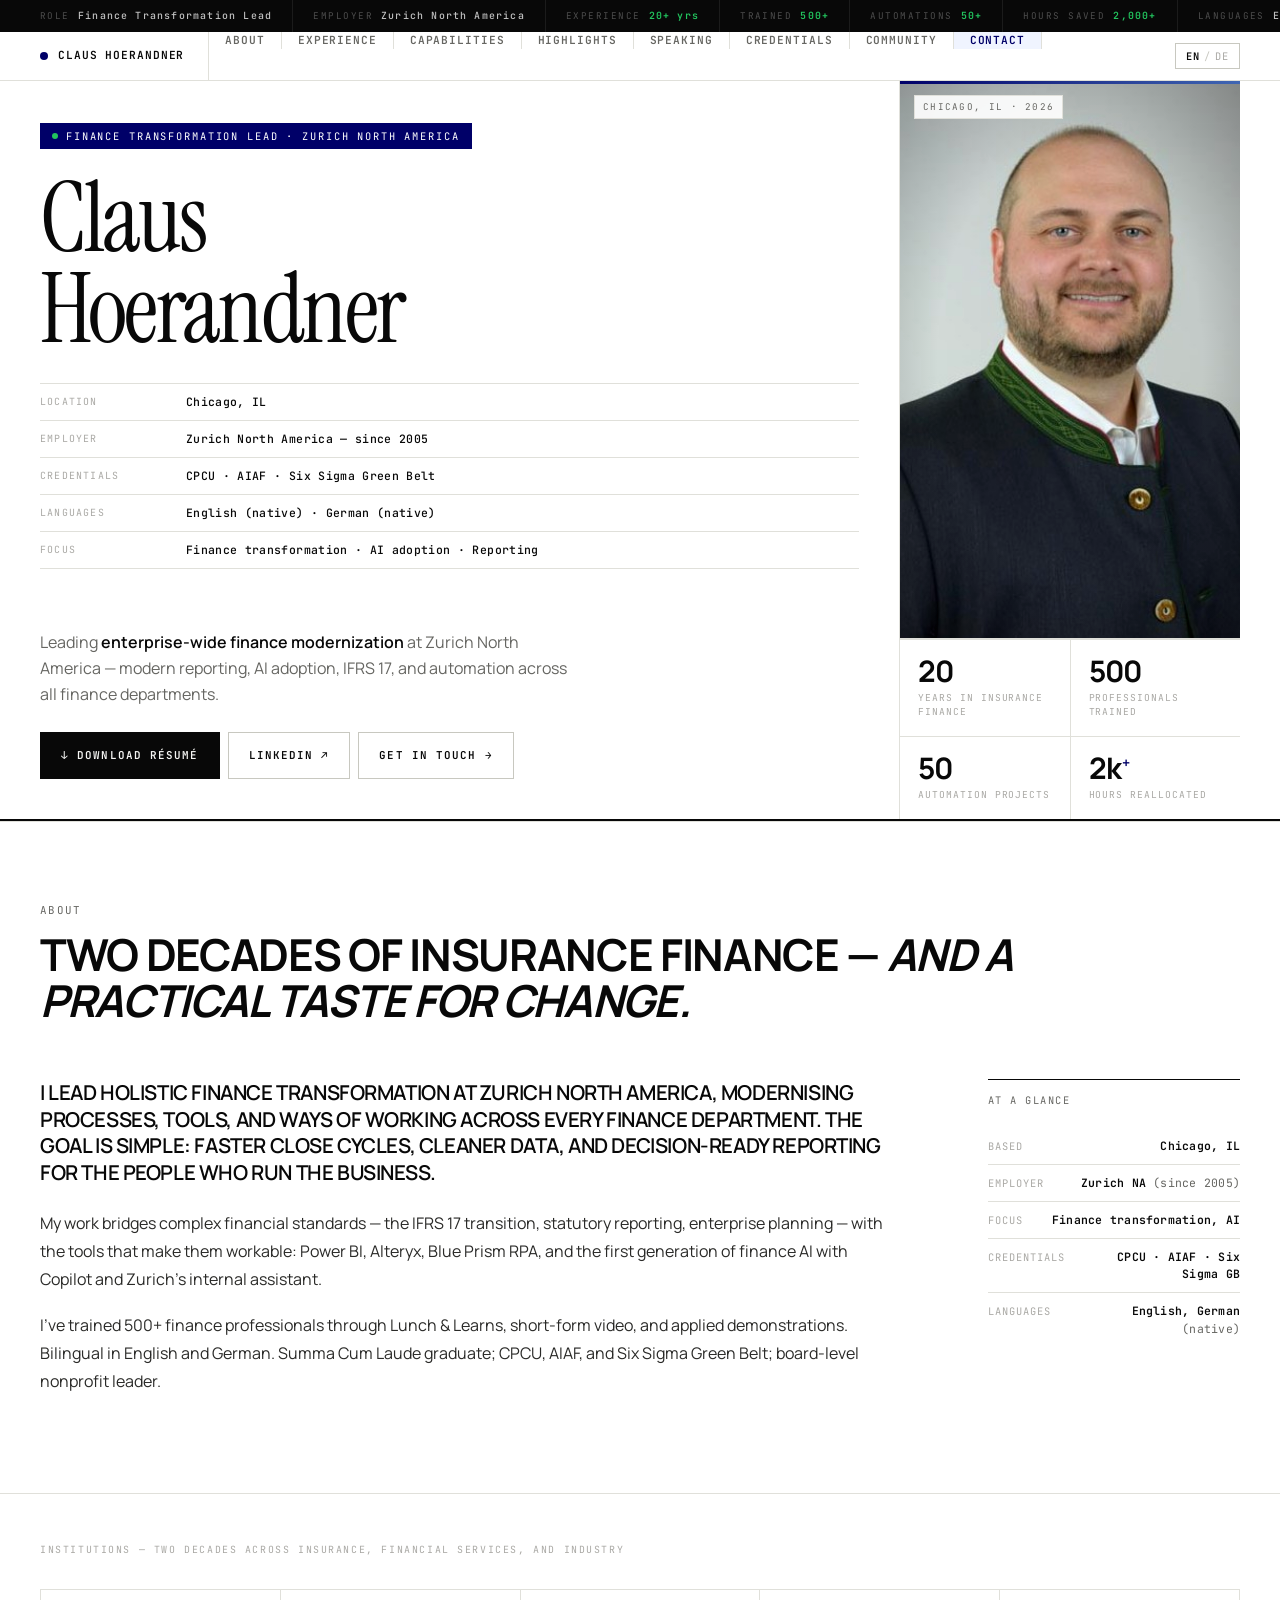
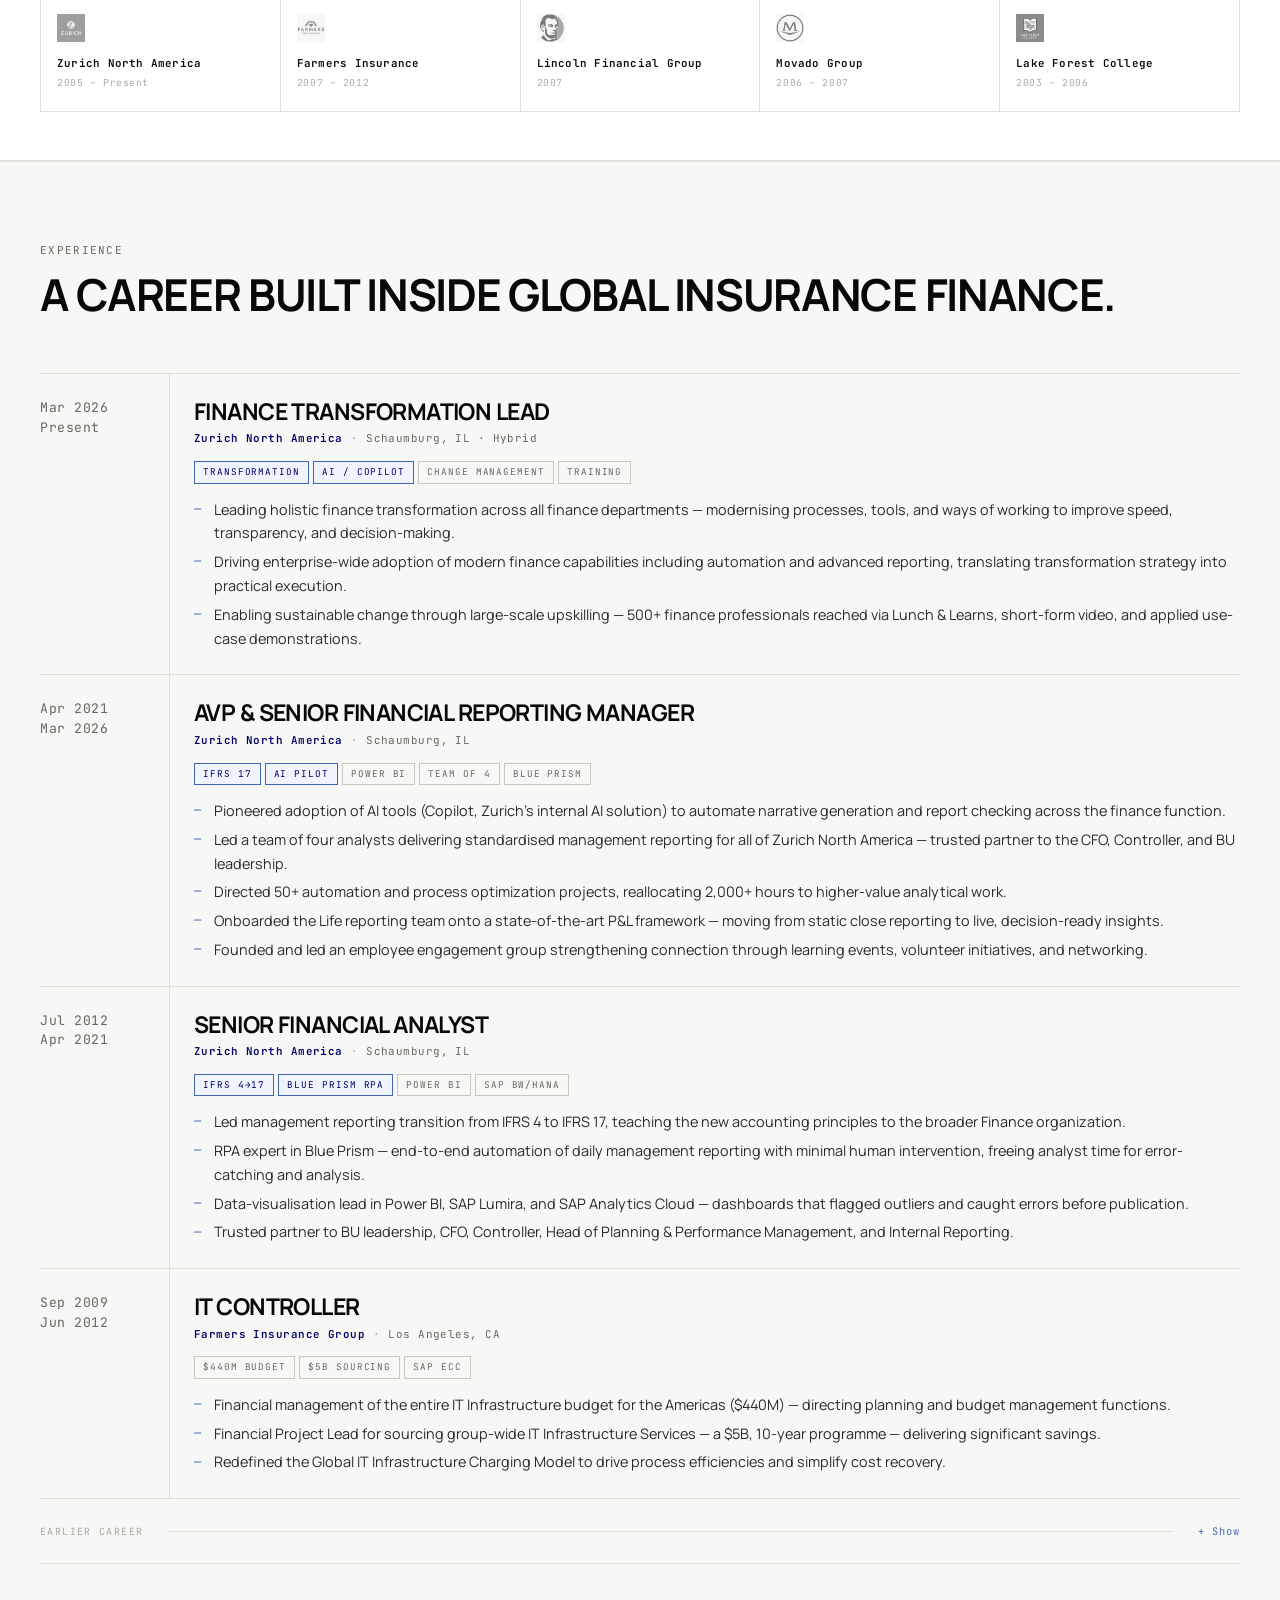
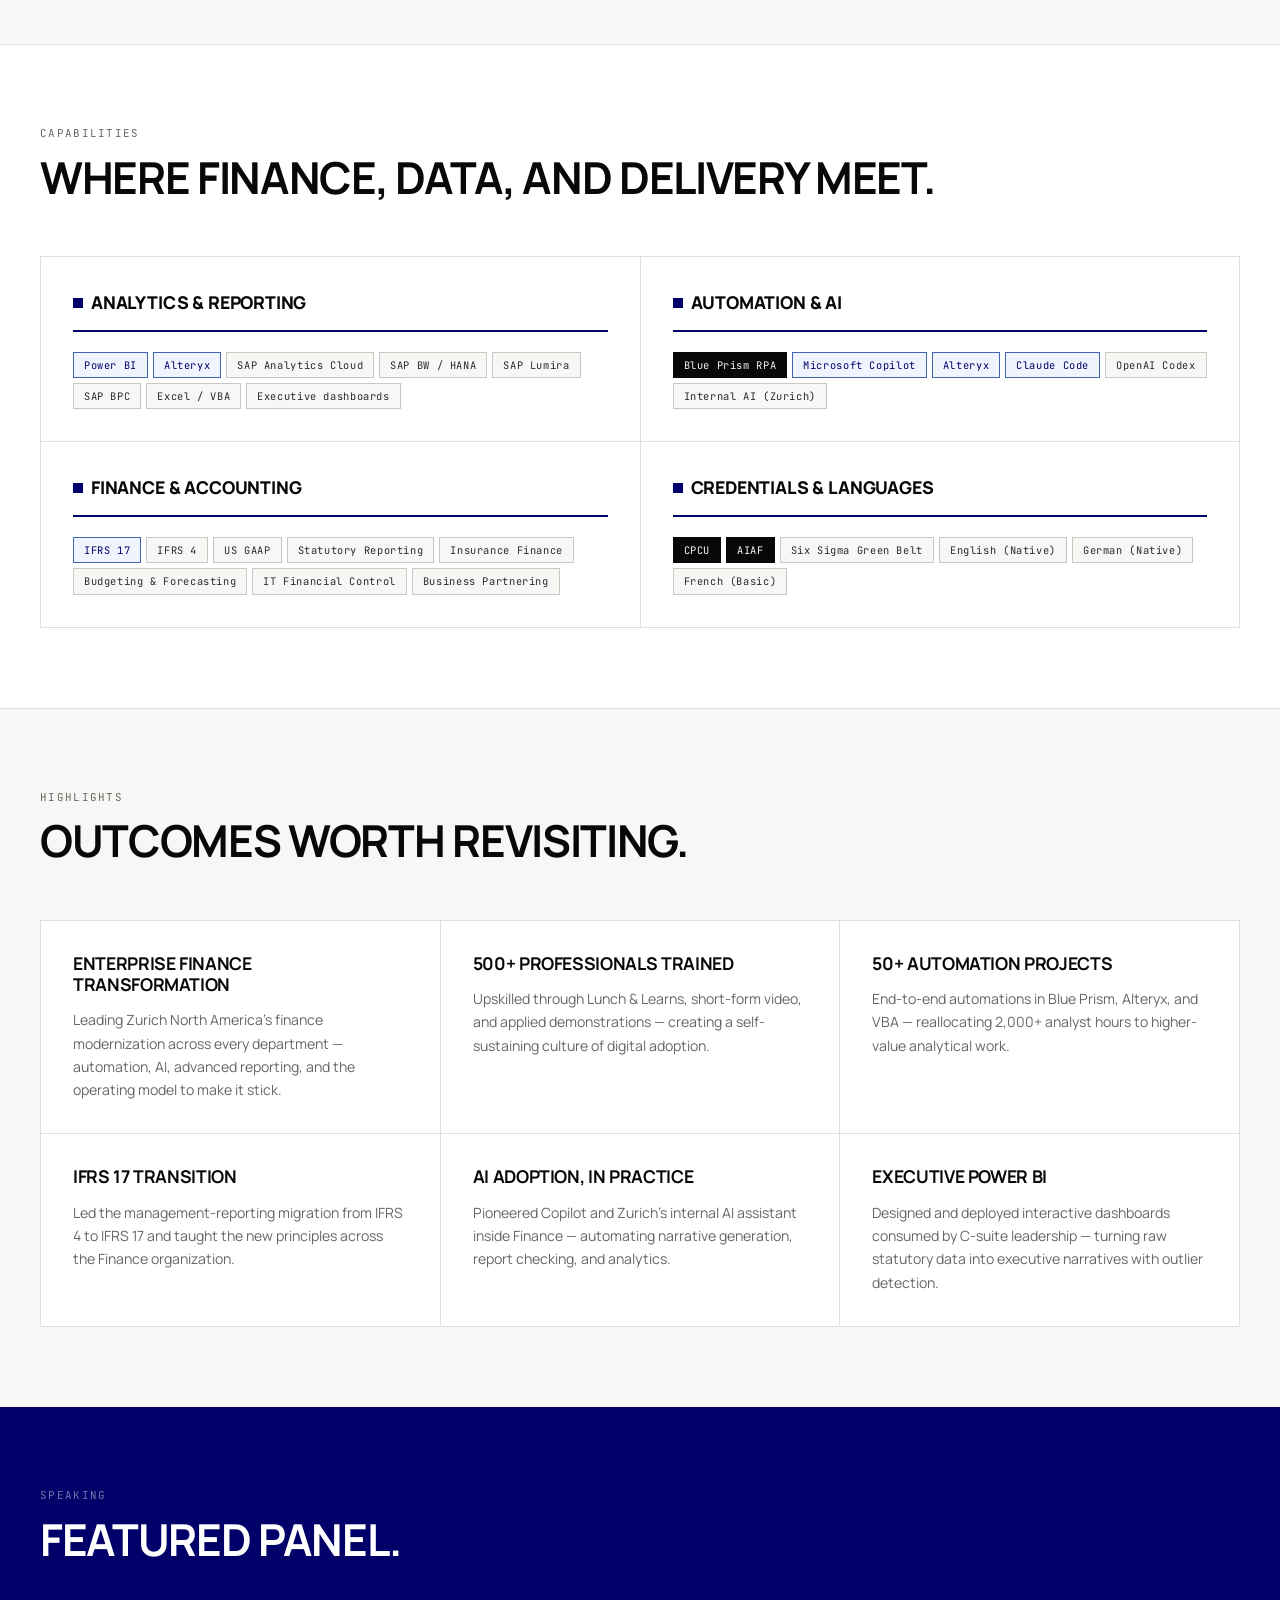
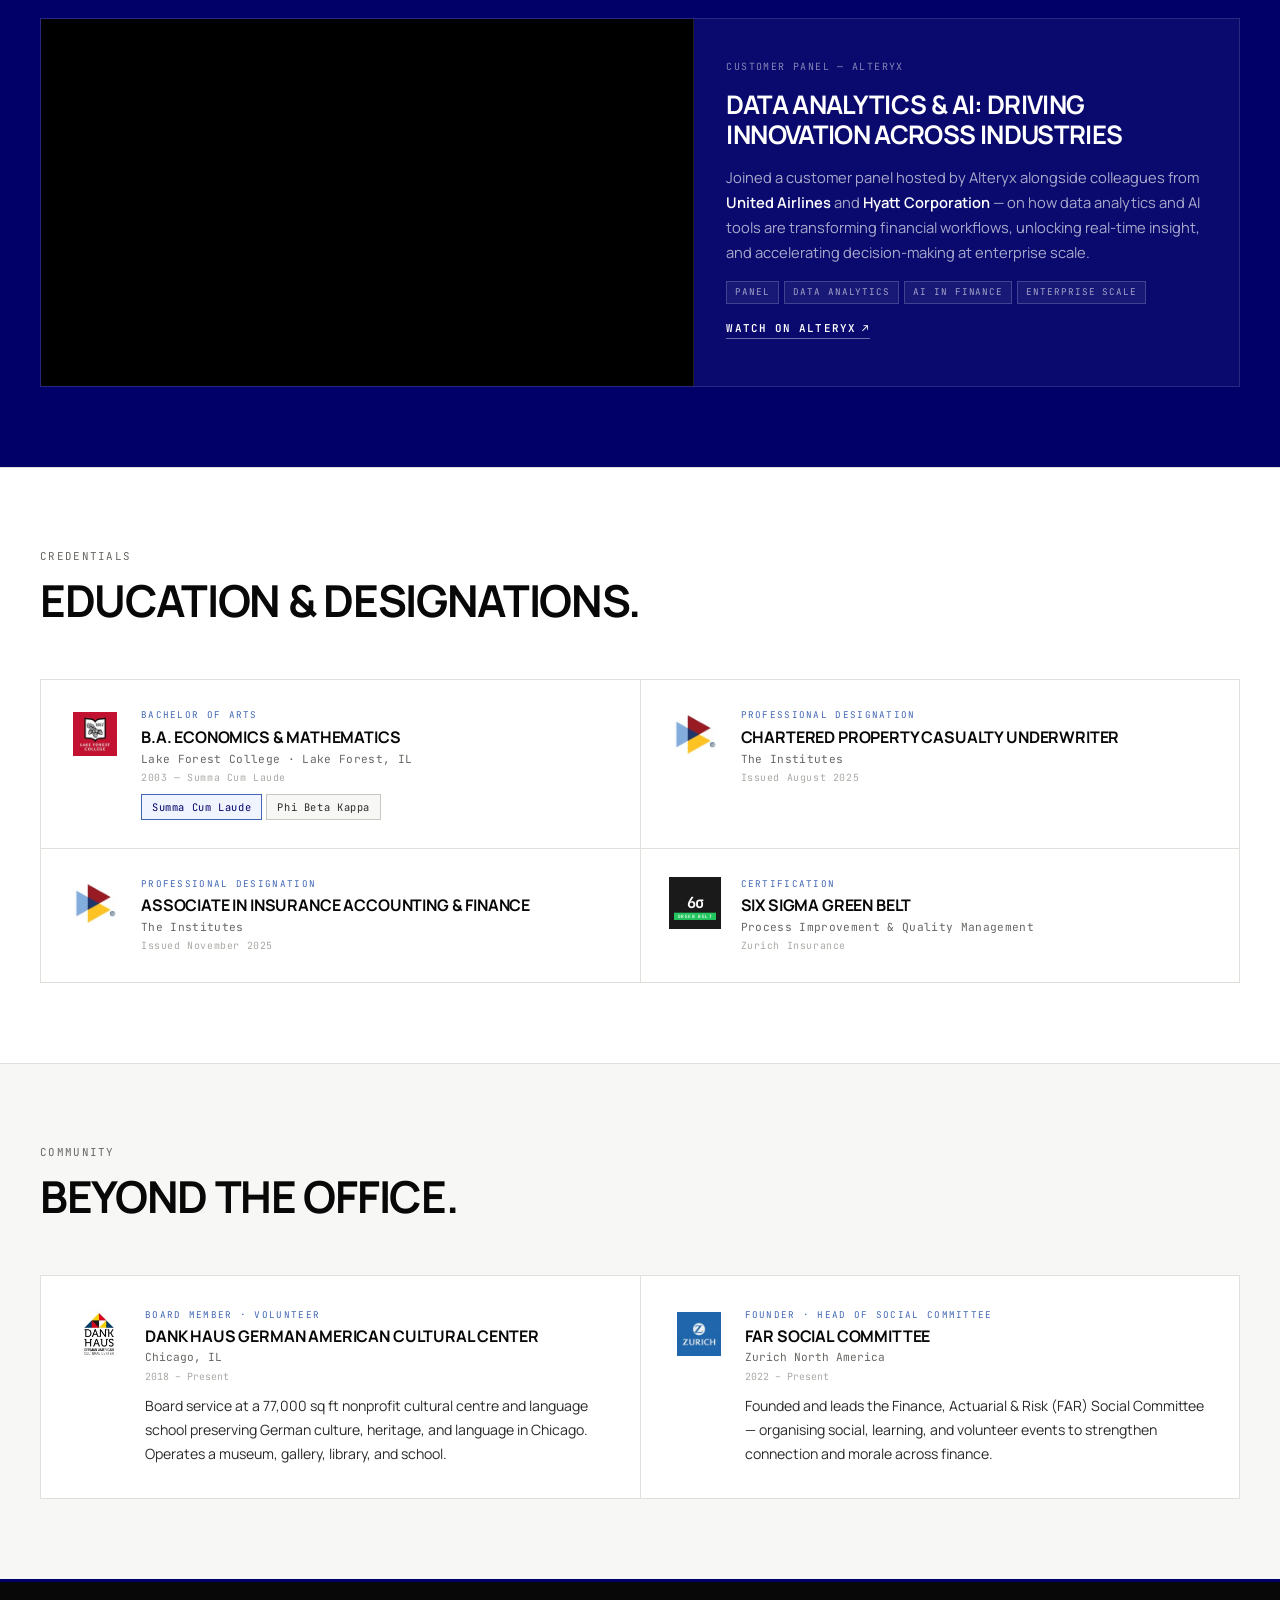
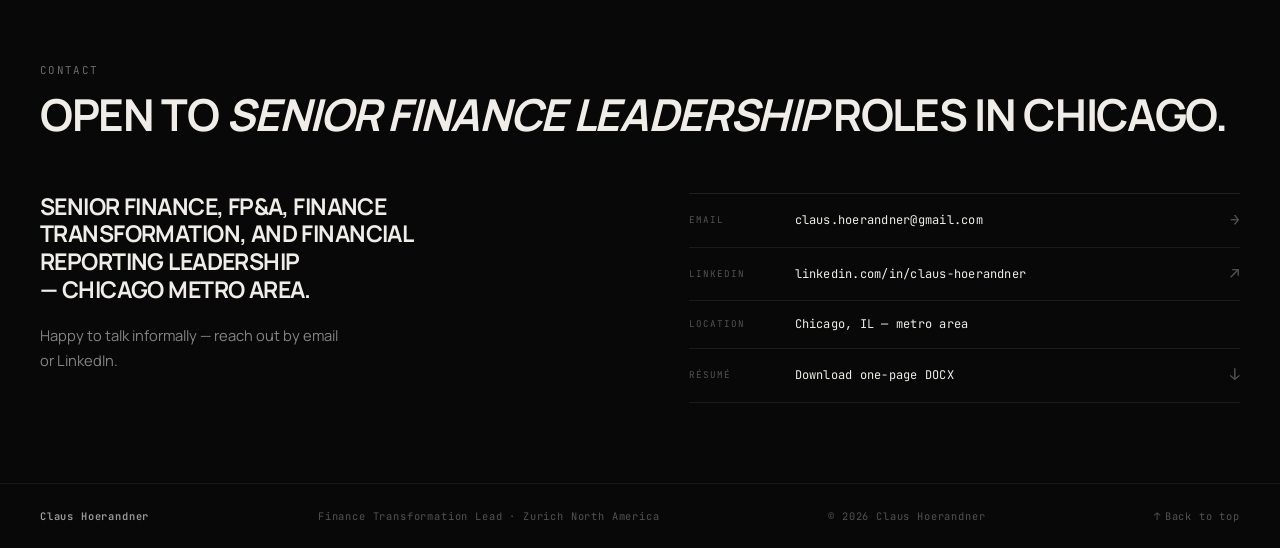
==== commit 508cfb6f: "Skills: add Claude Code & OpenAI Codex to Automation & AI; remove Digital Transformation and Process" ====
--- a/design_handoff_portfolio_site/index.html
+++ b/design_handoff_portfolio_site/index.html
@@ -71,7 +71,7 @@
       <li><a href="#skills"       data-i18n="nav-skills">Capabilities</a></li>
       <li><a href="#achievements" data-i18n="nav-achievements">Highlights</a></li>
       <li><a href="#talk"         data-i18n="nav-talk">Speaking</a></li>
-      <li><a href="#reviews"      data-i18n="nav-reviews">Record</a></li>
+
       <li><a href="#education"    data-i18n="nav-education">Credentials</a></li>
       <li><a href="#community"    data-i18n="nav-community">Community</a></li>
       <li><a href="#contact"      data-i18n="nav-contact">Contact</a></li>
@@ -571,134 +571,7 @@
 <!-- ============================================================
      REVIEWS
 ============================================================ -->
-<section class="section section--alt" id="reviews">
-  <div class="shell">
-    <div class="section-head reveal">
-      <div>
-        <span class="section-head__label" data-i18n="rev-label">Record</span>
-        <h2 class="section-head__title" data-i18n="rev-title">Seven consecutive years of performance reviews.</h2>
-        <p class="section-head__lead" data-i18n="rev-lead">Full evaluations from Zurich North America, with highlights and manager feedback. PDFs available.</p>
-      </div>
-    </div>
-    <div class="reviews__list">
-
-      <article class="review reveal">
-        <div class="review__year"><span>2025</span><span class="review__latest" data-i18n="rev-latest">Latest</span></div>
-        <div class="review__body">
-          <blockquote class="review__quote">
-            <span data-i18n="rev2025-q">"Claus continues to be our go-to person on transformation, automation, and enhancements. He is extremely valuable to this team."</span>
-            <footer data-i18n="rev-q-by">— Manager</footer>
-          </blockquote>
-          <ul class="review__highlights">
-            <li><span data-i18n="rev2025-h1">35 automation projects delivered, up from 23 in 2024 — saving critical hours during close.</span></li>
-            <li><span data-i18n="rev2025-h2">100% data quality scores on all EPM submissions throughout the year.</span></li>
-            <li><span data-i18n="rev2025-h3">Spearheaded the AI pilot; presented findings at the all-employee Finance meeting.</span></li>
-            <li><span data-i18n="rev2025-h4">Launched new CFO-facing reports: Consolidated Balance Sheet, Reinsurance Treaty, Cash Flow, BU Sign-off.</span></li>
-            <li><span data-i18n="rev2025-h5">Completed CPCU designation; represented Zurich on the Alteryx customer panel with United & Hyatt.</span></li>
-          </ul>
-        </div>
-        <a class="review__pdf" href="MyPerformance2025_-_Claus_Hoerandner-1134422.pdf" target="_blank" rel="noopener" data-i18n="rev-pdf">Full review</a>
-      </article>
-
-      <article class="review reveal">
-        <div class="review__year"><span>2024</span></div>
-        <div class="review__body">
-          <blockquote class="review__quote">
-            <span data-i18n="rev2024-q">"Claus had an excellent year overall and is a key member of my team. Thank you for all of your hard work this year."</span>
-            <footer data-i18n="rev-q-by">— Manager</footer>
-          </blockquote>
-          <ul class="review__highlights">
-            <li><span data-i18n="rev2024-h1">Led the Cooking with Heart charity initiative, raising over $34K for the American Heart Foundation.</span></li>
-            <li><span data-i18n="rev2024-h2">99.5% YTD data quality score; 100% discrete quality for Q3 close.</span></li>
-            <li><span data-i18n="rev2024-h3">Delivered new Reinsurance & WAQS reporting at the request of the incoming CFO.</span></li>
-            <li><span data-i18n="rev2024-h4">Automated the Life GRE Upload, saving analysts multiple days per quarterly close.</span></li>
-          </ul>
-        </div>
-        <a class="review__pdf" href="MyPerformance2024_-_Claus_Hoerandner-1015385.pdf" target="_blank" rel="noopener" data-i18n="rev-pdf">Full review</a>
-      </article>
-
-      <article class="review reveal">
-        <div class="review__year"><span>2023</span></div>
-        <div class="review__body">
-          <blockquote class="review__quote">
-            <span data-i18n="rev2023-q">"Another strong year — delivery is consistent, quality is high, and the team looks to Claus for how to work with new tools."</span>
-            <footer data-i18n="rev-q-by">— Manager</footer>
-          </blockquote>
-          <ul class="review__highlights">
-            <li><span data-i18n="rev2023-h1">Launched the FAR Innovation Log: 80 automation ideas generated, 20 implemented.</span></li>
-            <li><span data-i18n="rev2023-h2">100% EPM data quality scores every quarter.</span></li>
-            <li><span data-i18n="rev2023-h3">Automated Life reporting, enabling a headcount reduction within the Life team.</span></li>
-          </ul>
-        </div>
-        <a class="review__pdf" href="MyPerformance2023_-_Claus_Hoerandner-911846.pdf" target="_blank" rel="noopener" data-i18n="rev-pdf">Full review</a>
-      </article>
-
-      <article class="review reveal">
-        <div class="review__year"><span>2022</span></div>
-        <div class="review__body">
-          <blockquote class="review__quote">
-            <span data-i18n="rev2022-q">"Delivered IFRS 17 parallel reporting while absorbing Life. An extraordinary year of scope and quality."</span>
-            <footer data-i18n="rev-q-by">— Manager</footer>
-          </blockquote>
-          <ul class="review__highlights">
-            <li><span data-i18n="rev2022-h1">Delivered full IFRS 17 parallel reporting alongside IFRS 4 — a one-time, extraordinary effort.</span></li>
-            <li><span data-i18n="rev2022-h2">Automated Life P&L (Core & Non-Core) and deployed the new elimination process from scratch.</span></li>
-            <li><span data-i18n="rev2022-h3">Absorbed Life reporting responsibilities without adding headcount.</span></li>
-          </ul>
-        </div>
-        <a class="review__pdf" href="MyPerformance2022_-_Claus_Hoerandner-789512.pdf" target="_blank" rel="noopener" data-i18n="rev-pdf">Full review</a>
-      </article>
-
-      <article class="review reveal">
-        <div class="review__year"><span>2021</span></div>
-        <div class="review__body">
-          <blockquote class="review__quote">
-            <span data-i18n="rev2021-q">"Promoted to AVP. Automation agenda is on track and the data-quality bar is now the benchmark for Finance."</span>
-            <footer data-i18n="rev-q-by">— Manager</footer>
-          </blockquote>
-          <ul class="review__highlights">
-            <li><span data-i18n="rev2021-h1">Promoted to Senior Financial Reporting Manager (AVP) in April 2021.</span></li>
-            <li><span data-i18n="rev2021-h2">Automated close decks (IFRS 4 & IFRS 17) for CFO sign-off; 100% data quality.</span></li>
-            <li><span data-i18n="rev2021-h3">Achieved Year 1 Alteryx business case — headcount and hours targets met.</span></li>
-          </ul>
-        </div>
-        <a class="review__pdf" href="MyPerformance2021_-_Claus_Hoerandner-646170.pdf" target="_blank" rel="noopener" data-i18n="rev-pdf">Full review</a>
-      </article>
-
-      <article class="review reveal">
-        <div class="review__year"><span>2020</span></div>
-        <div class="review__body">
-          <blockquote class="review__quote">
-            <span data-i18n="rev2020-q">"Drove automation and also trained colleagues — a multiplier for the team, not just an individual contributor."</span>
-            <footer data-i18n="rev-q-by">— Manager</footer>
-          </blockquote>
-          <ul class="review__highlights">
-            <li><span data-i18n="rev2020-h1">Delivered the IFRS 17 light parallel run, positioning the team for full go-live.</span></li>
-            <li><span data-i18n="rev2020-h2">Built BU/LE reporting suite (Report Cards, LOB P&Ls, Balance Sheet flux) for 12+ legal entities.</span></li>
-            <li><span data-i18n="rev2020-h4">Presented at the Finance Leadership Summit on Report Simplification & Innovation.</span></li>
-          </ul>
-        </div>
-        <a class="review__pdf" href="MyPerformance2020_-_Claus_Hoerandner-505225.pdf" target="_blank" rel="noopener" data-i18n="rev-pdf">Full review</a>
-      </article>
-
-      <article class="review reveal">
-        <div class="review__year"><span>2019</span></div>
-        <div class="review__body">
-          <blockquote class="review__quote">
-            <span>"Strong delivery year — groundwork laid for the automation and reporting modernization that followed."</span>
-            <footer data-i18n="rev-q-by">— Manager</footer>
-          </blockquote>
-          <ul class="review__highlights">
-            <li><span>Drove early automation wins in management reporting — freeing analyst time for higher-value work.</span></li>
-            <li><span>Recognised for reliability and technical depth across the reporting stack.</span></li>
-          </ul>
-        </div>
-        <a class="review__pdf" href="MyPerformance2019_-_Claus_Hoerandner-436311.pdf" target="_blank" rel="noopener" data-i18n="rev-pdf">Full review</a>
-      </article>
-
-    </div>
-  </div>
-</section>
+
 
 <!-- ============================================================
      EDUCATION
@@ -860,7 +733,7 @@
 
 </main>
 
-<script src="i18n.js"></script>
+
 <script src="main.js"></script>
 <script>
 // Earlier career toggle
